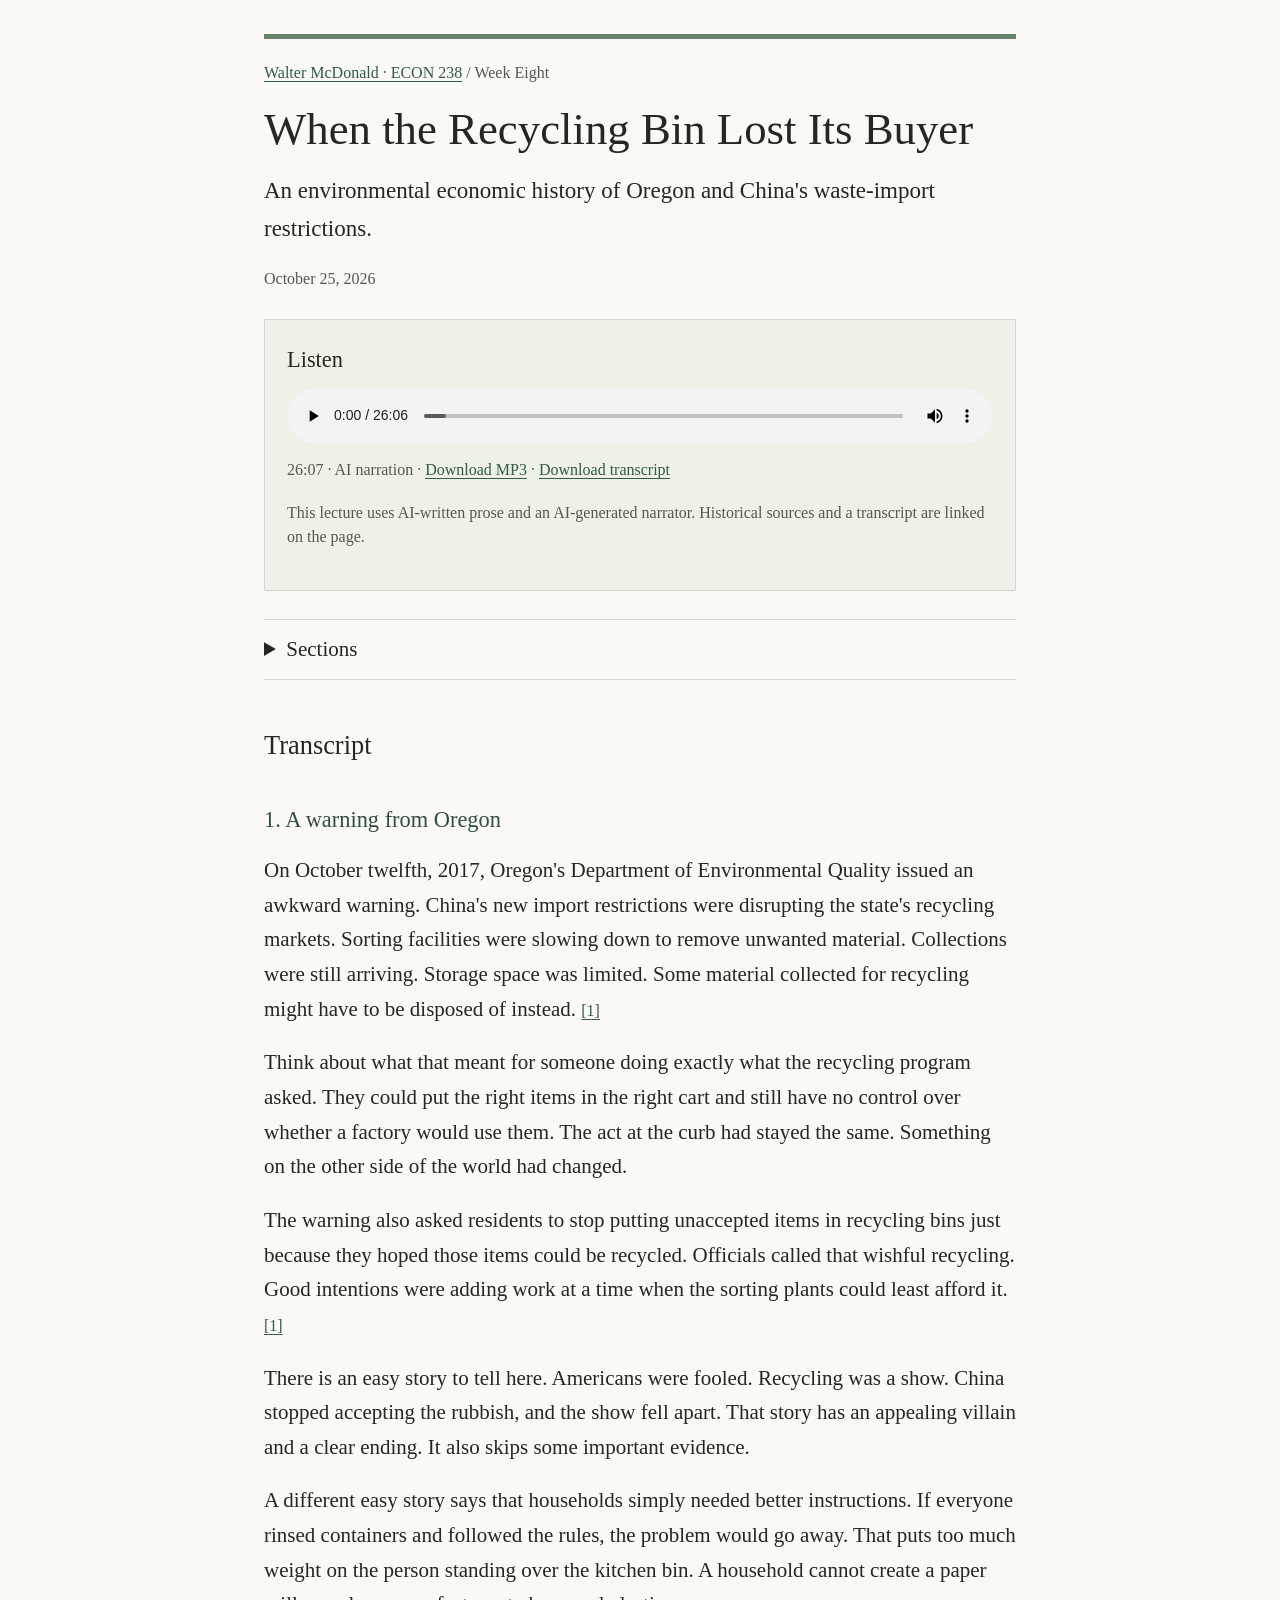
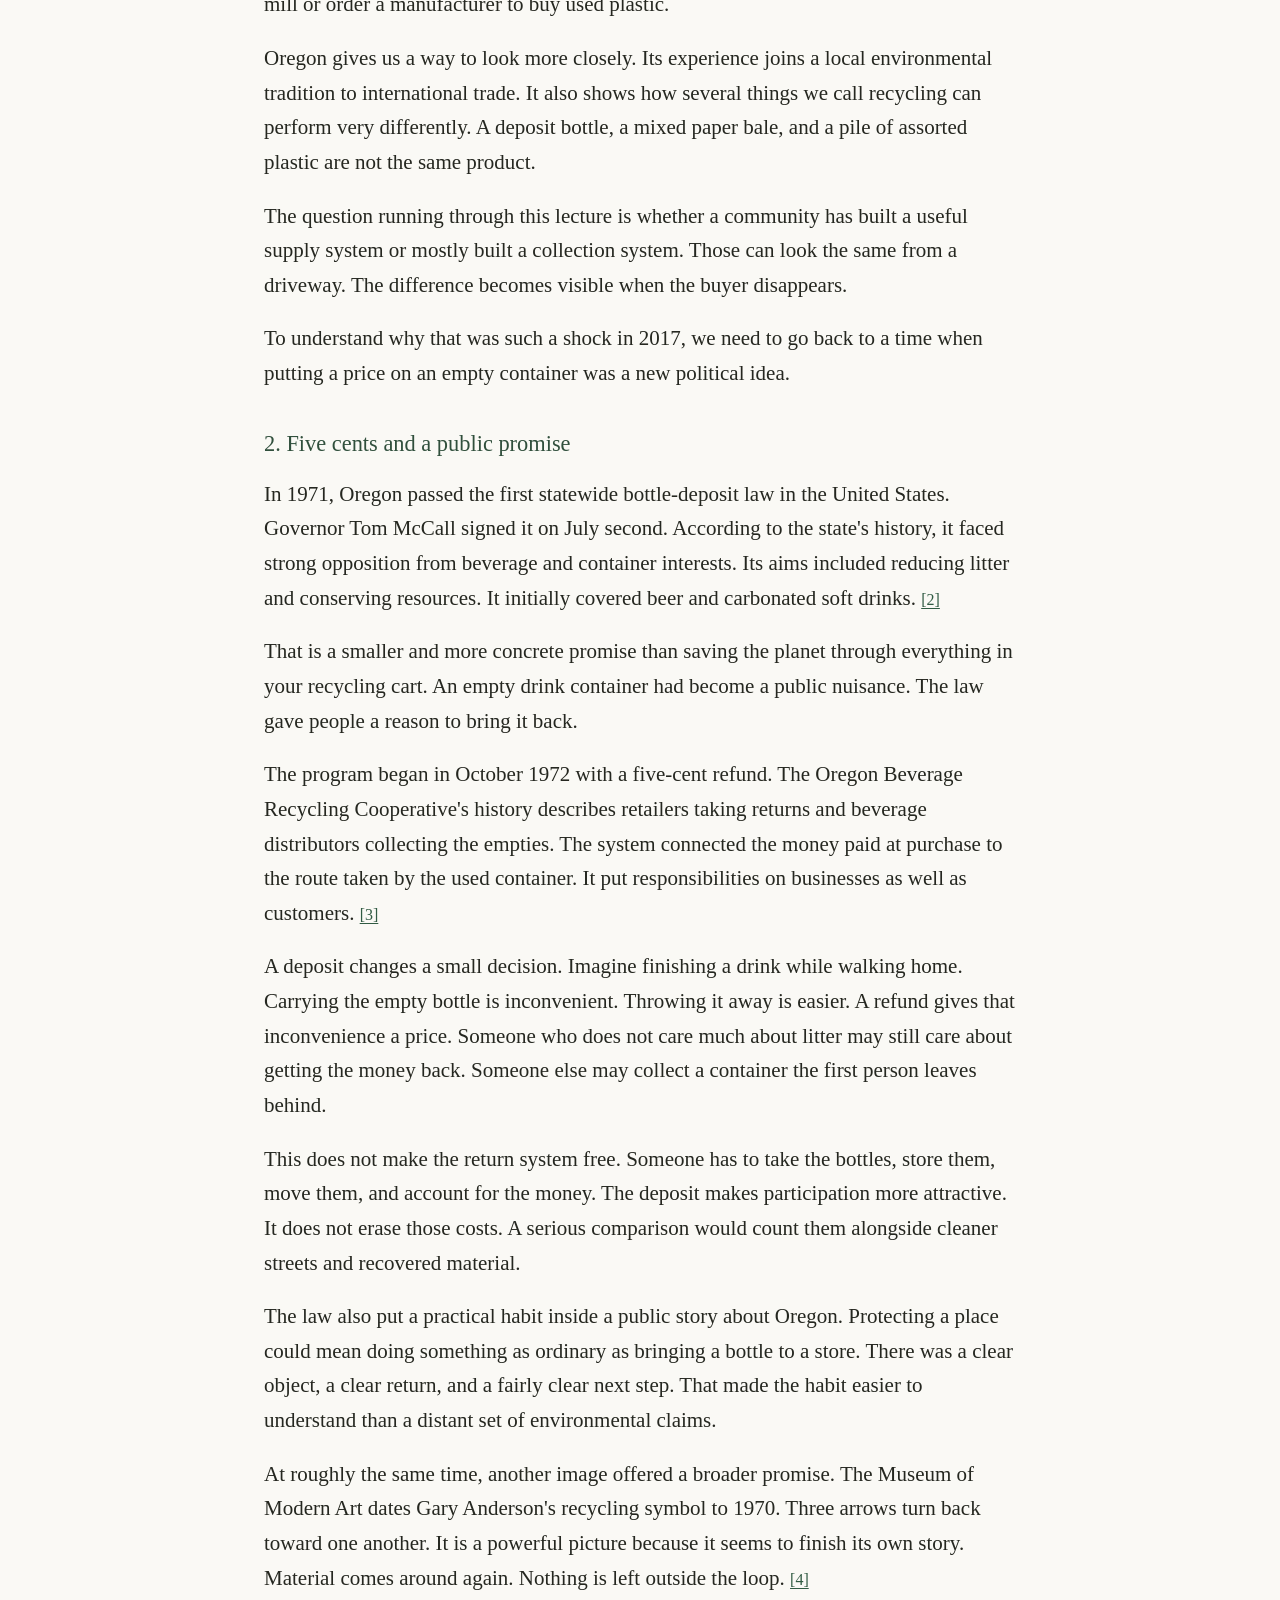
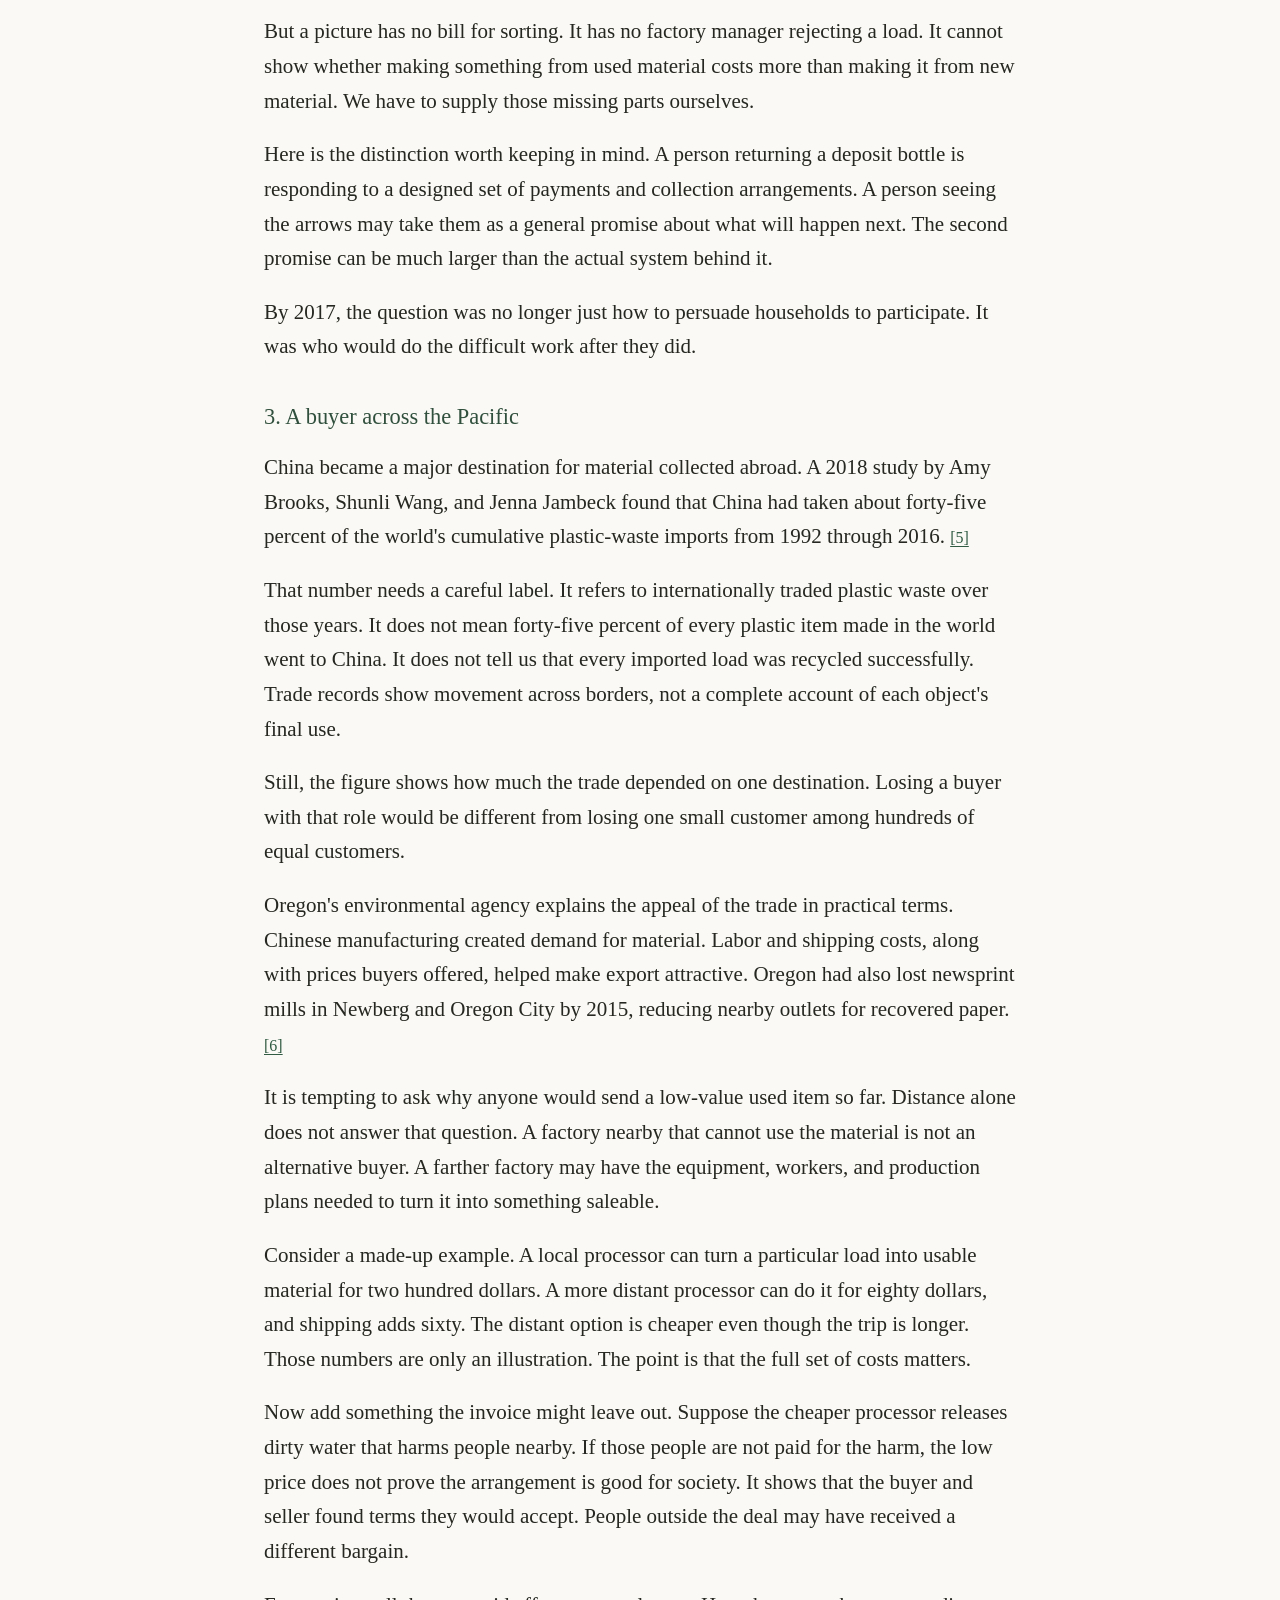
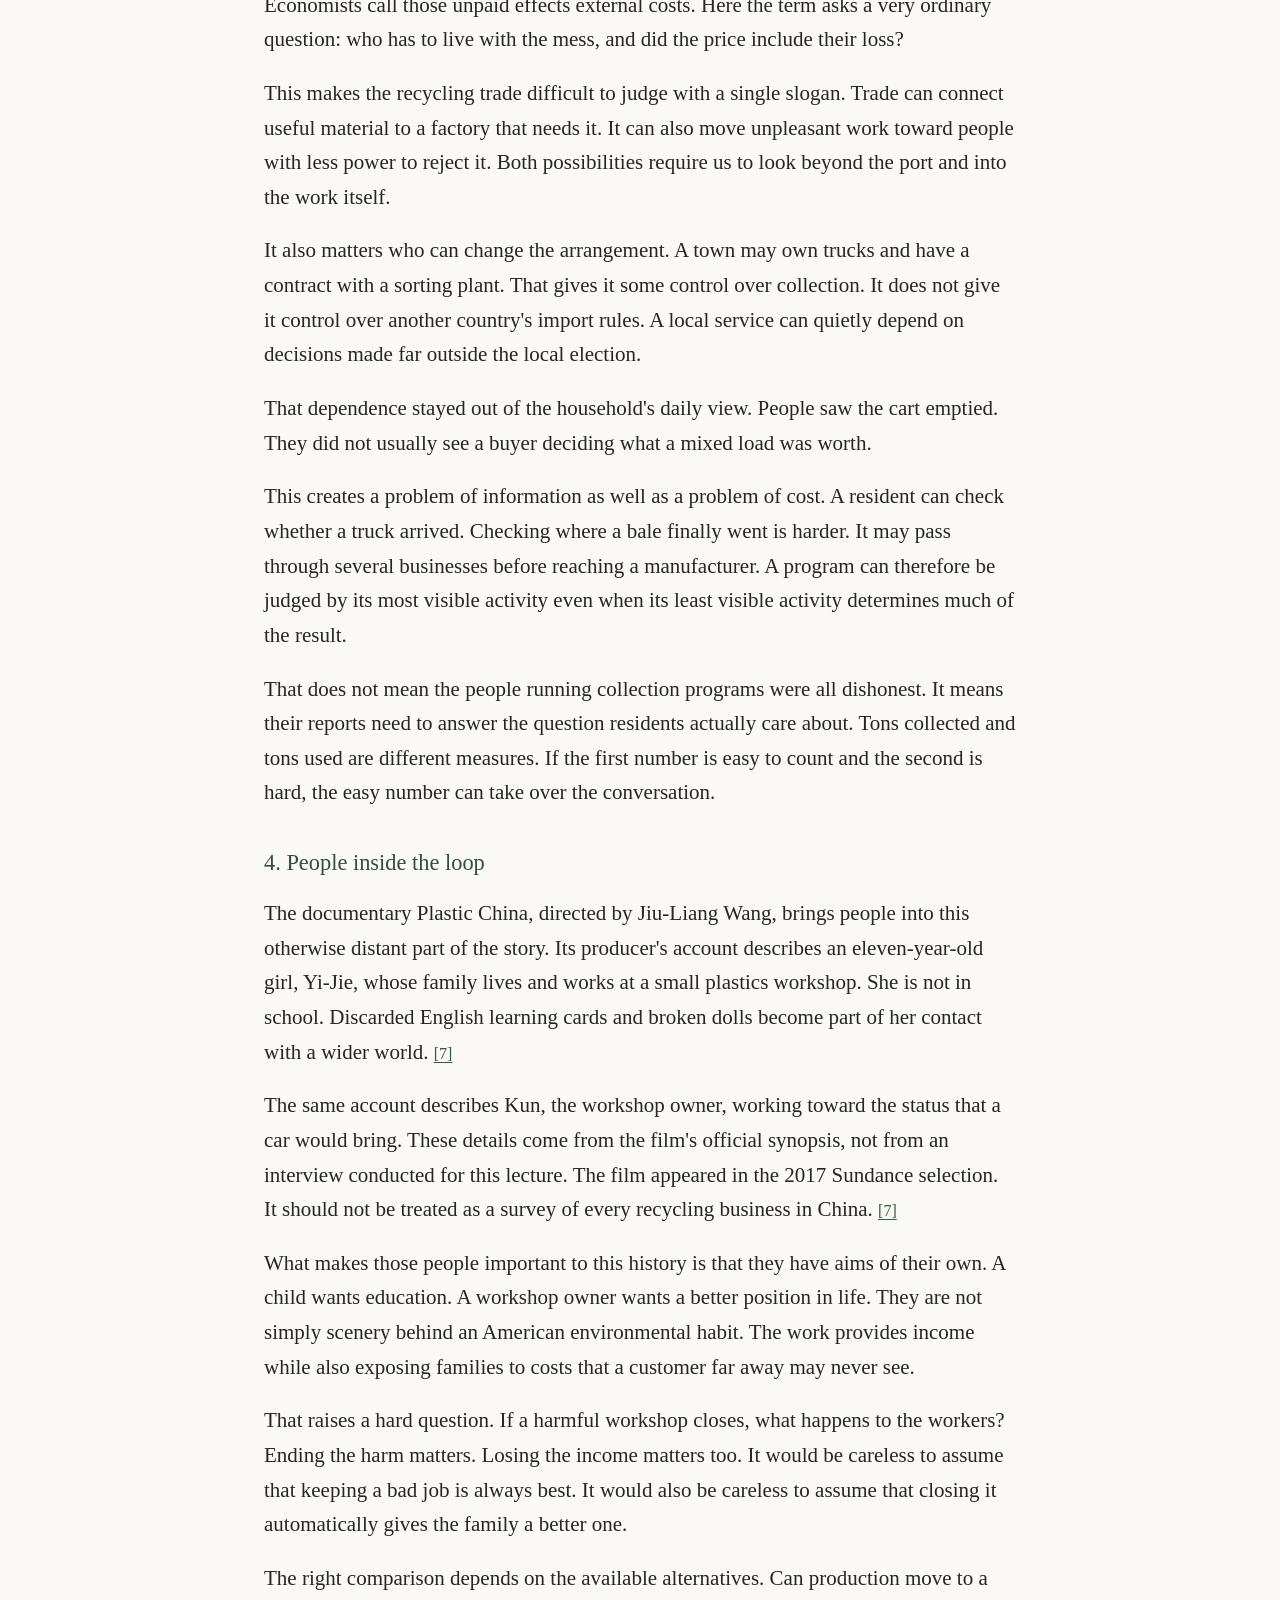
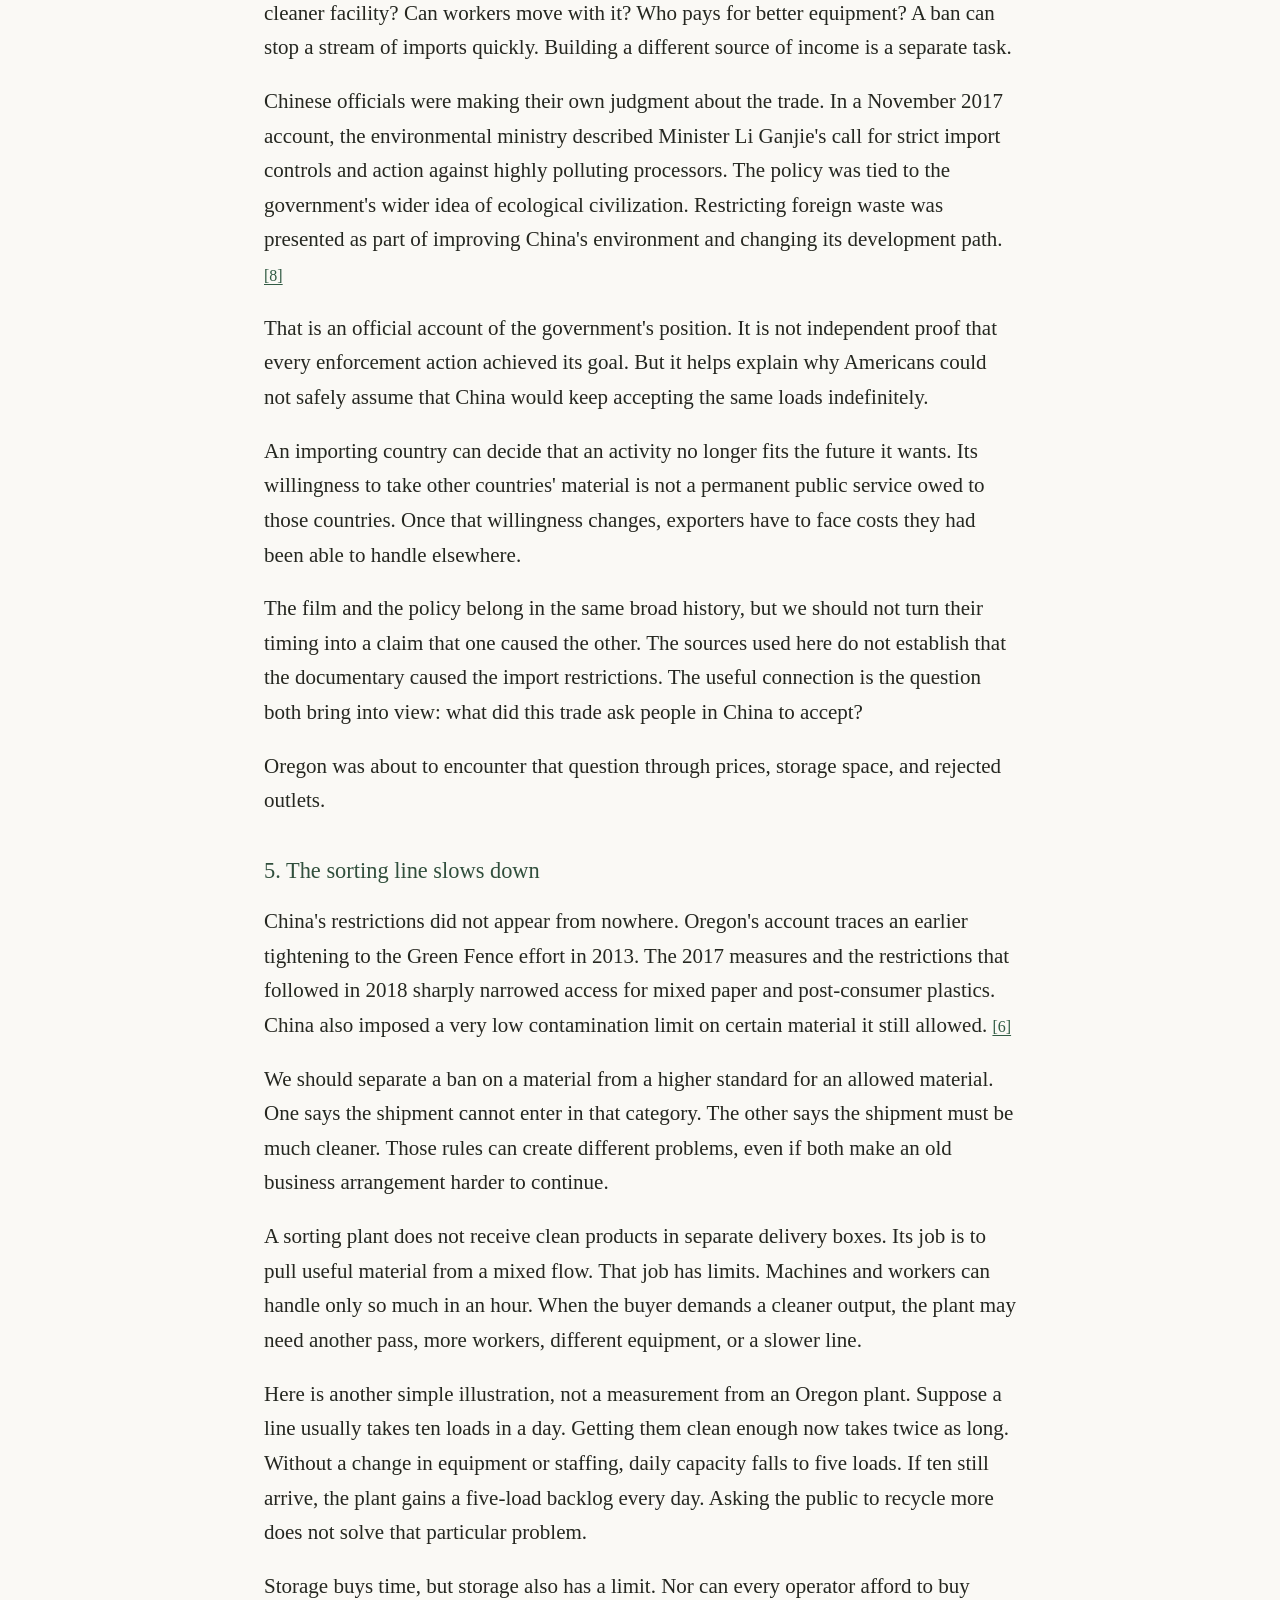
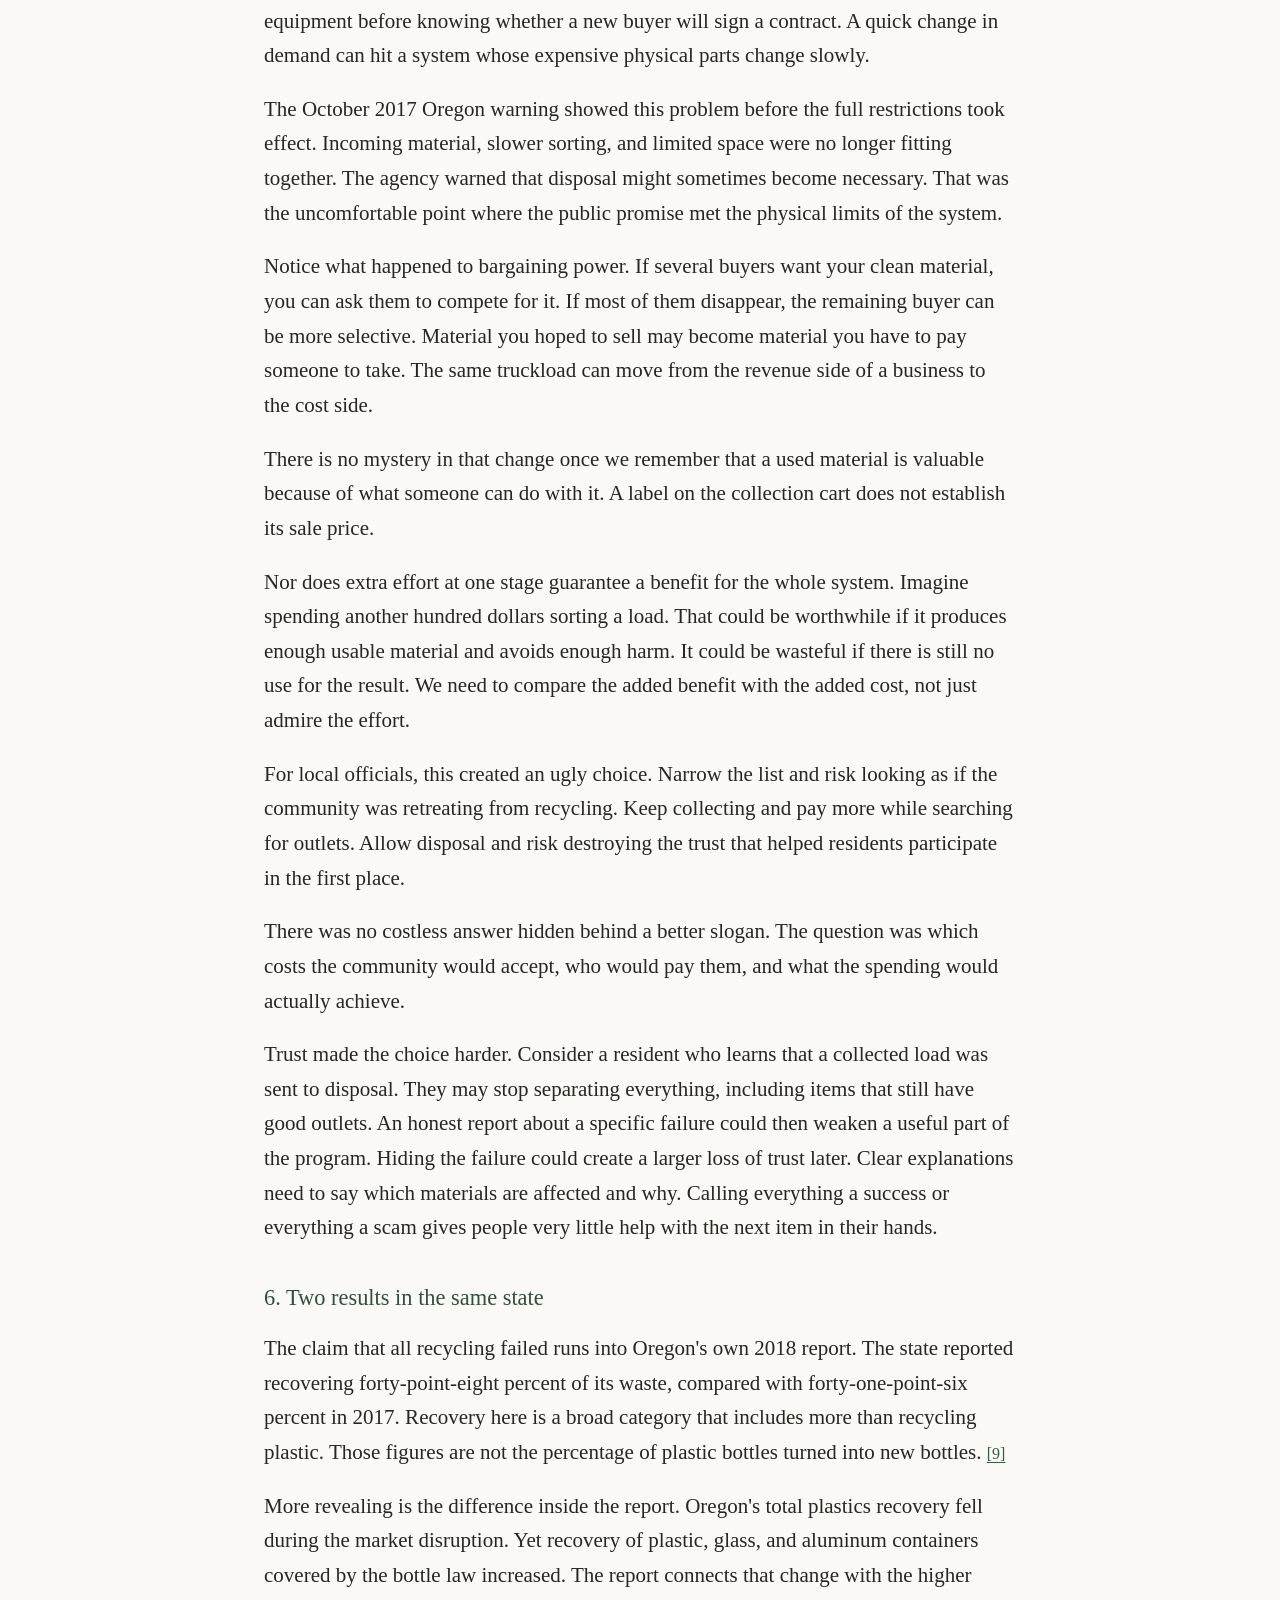
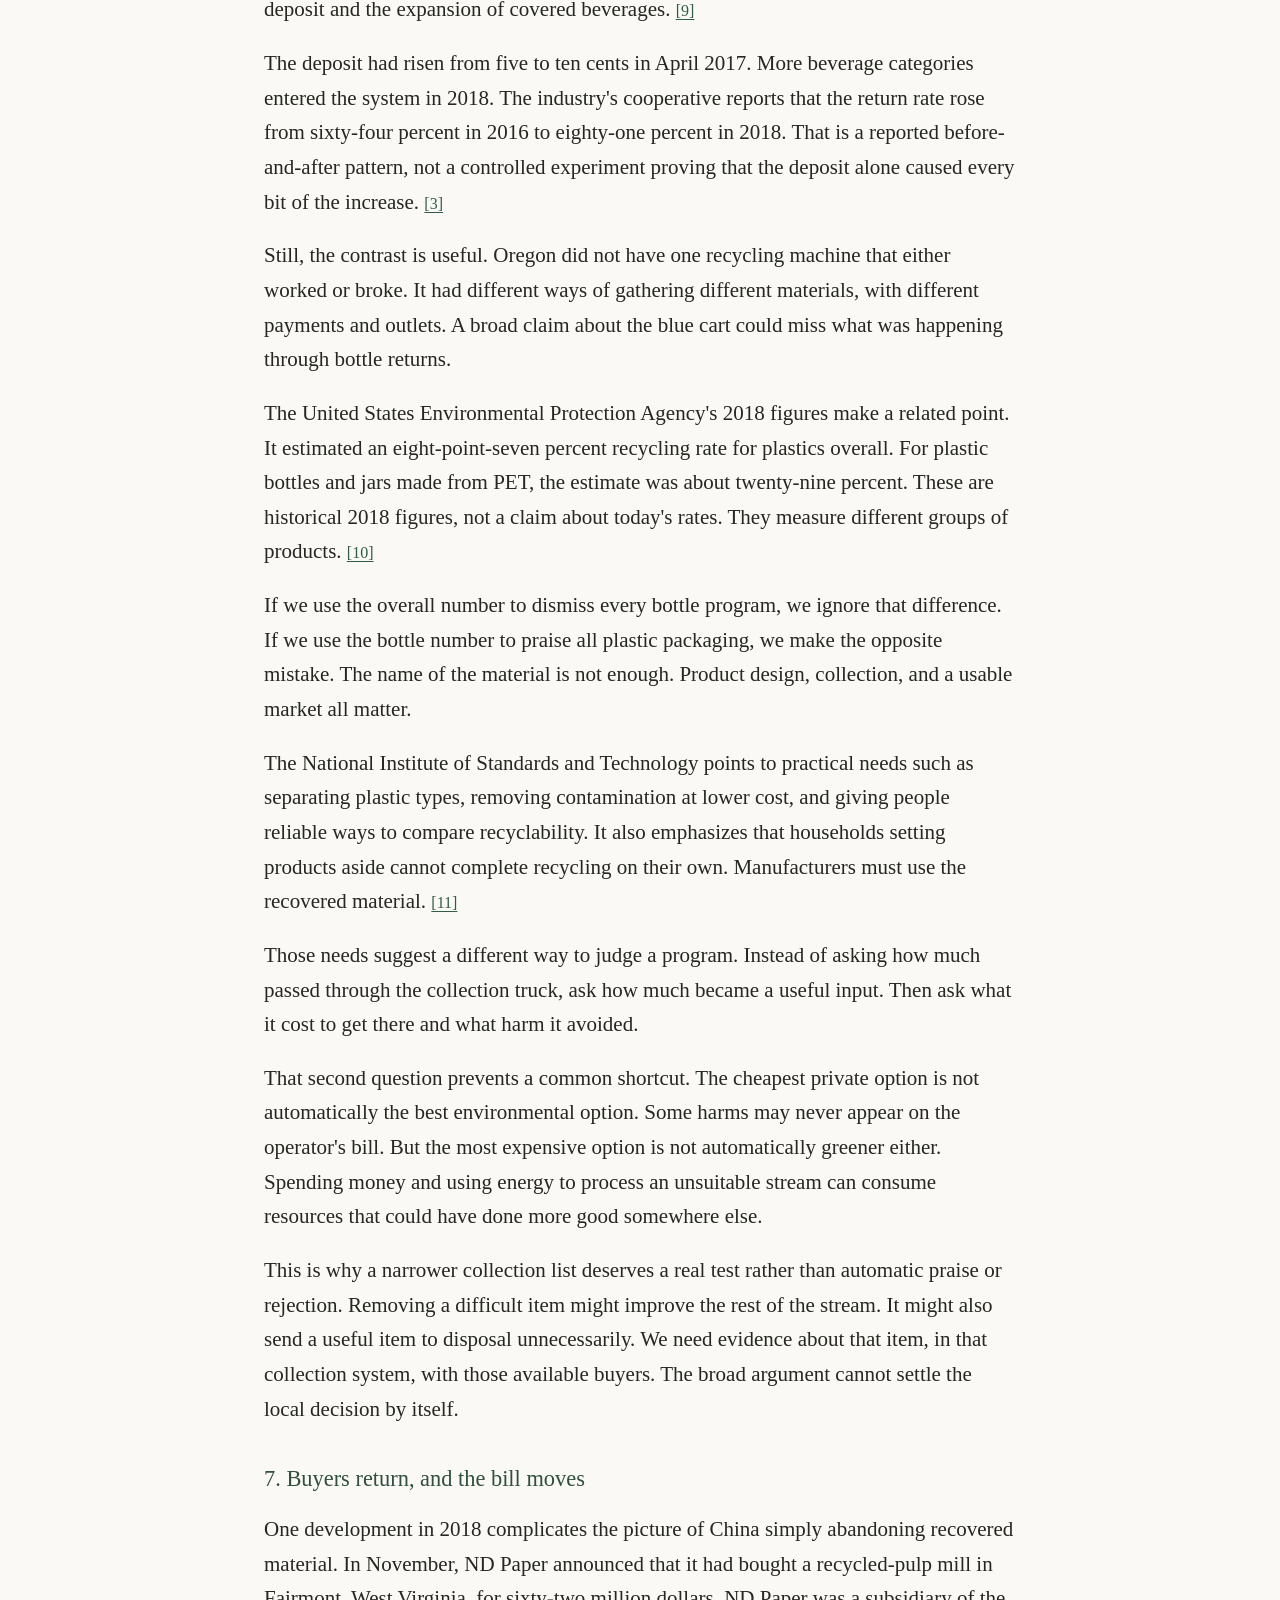
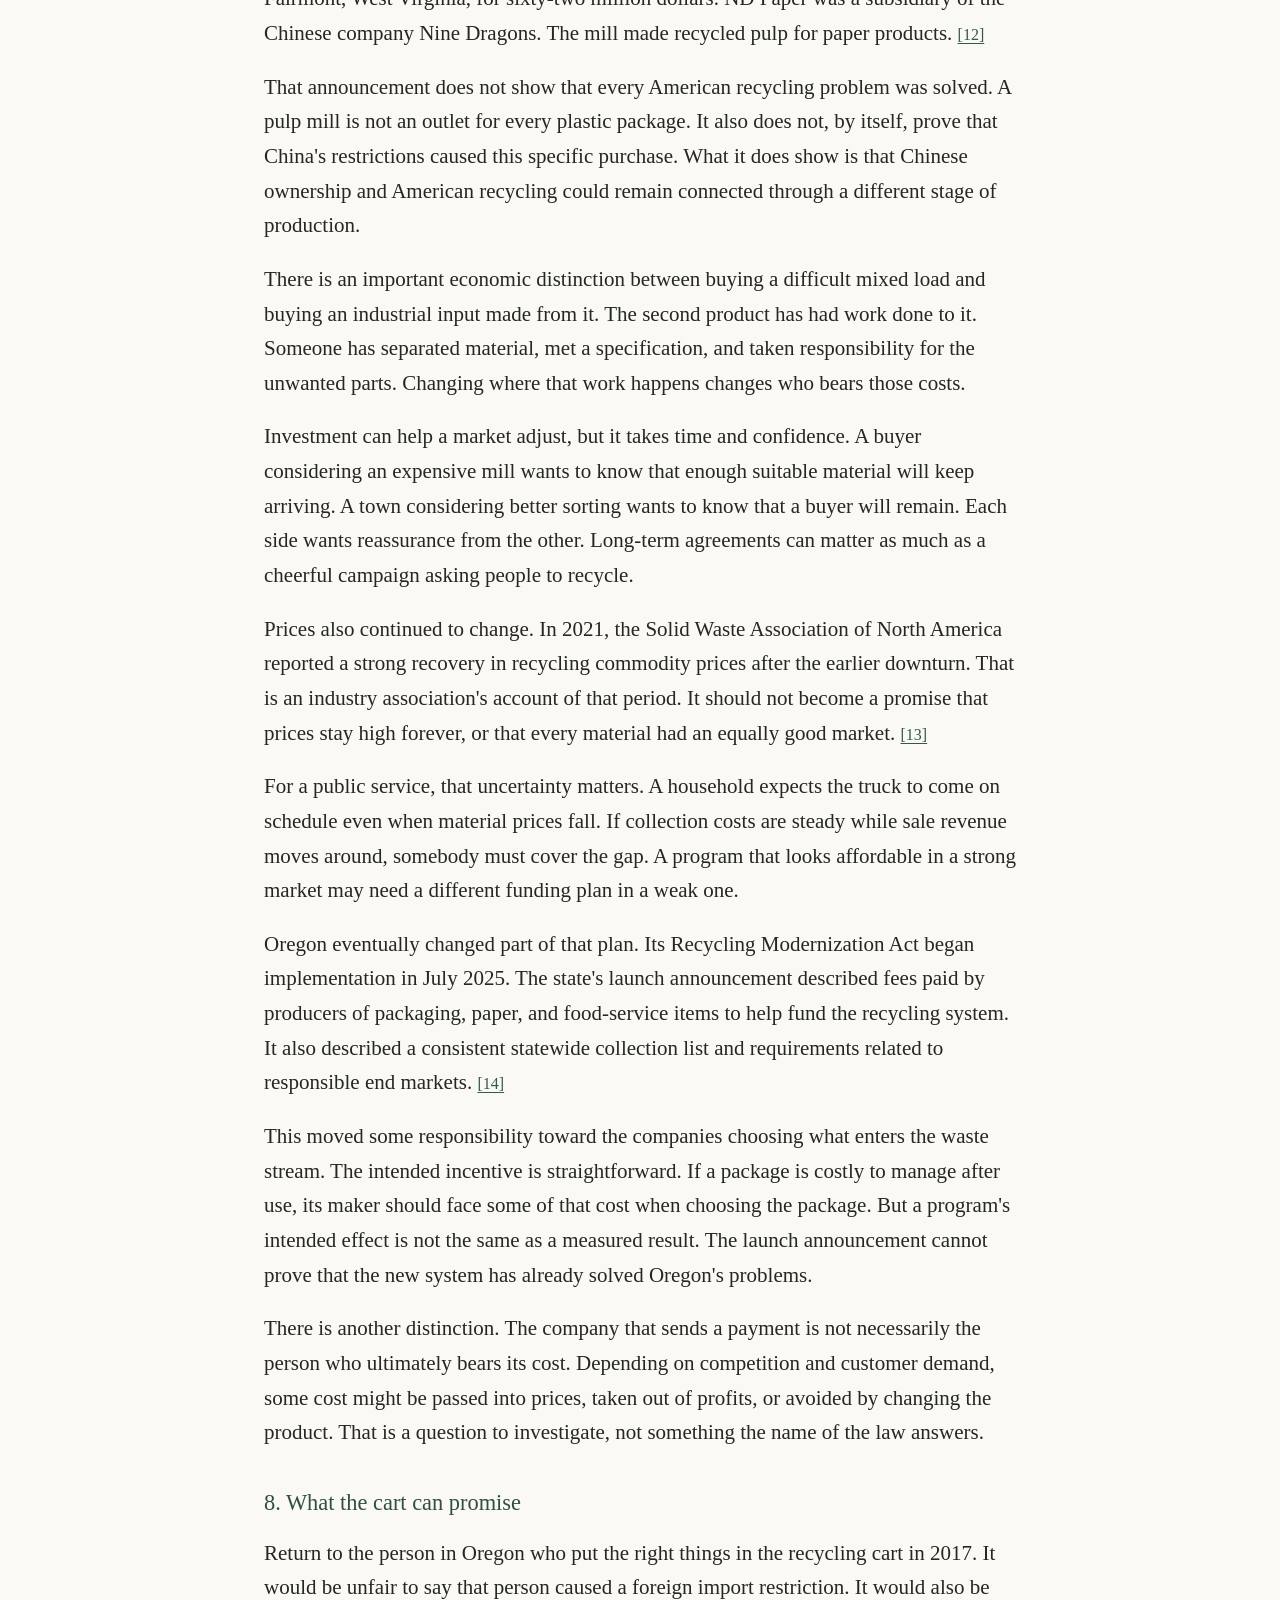
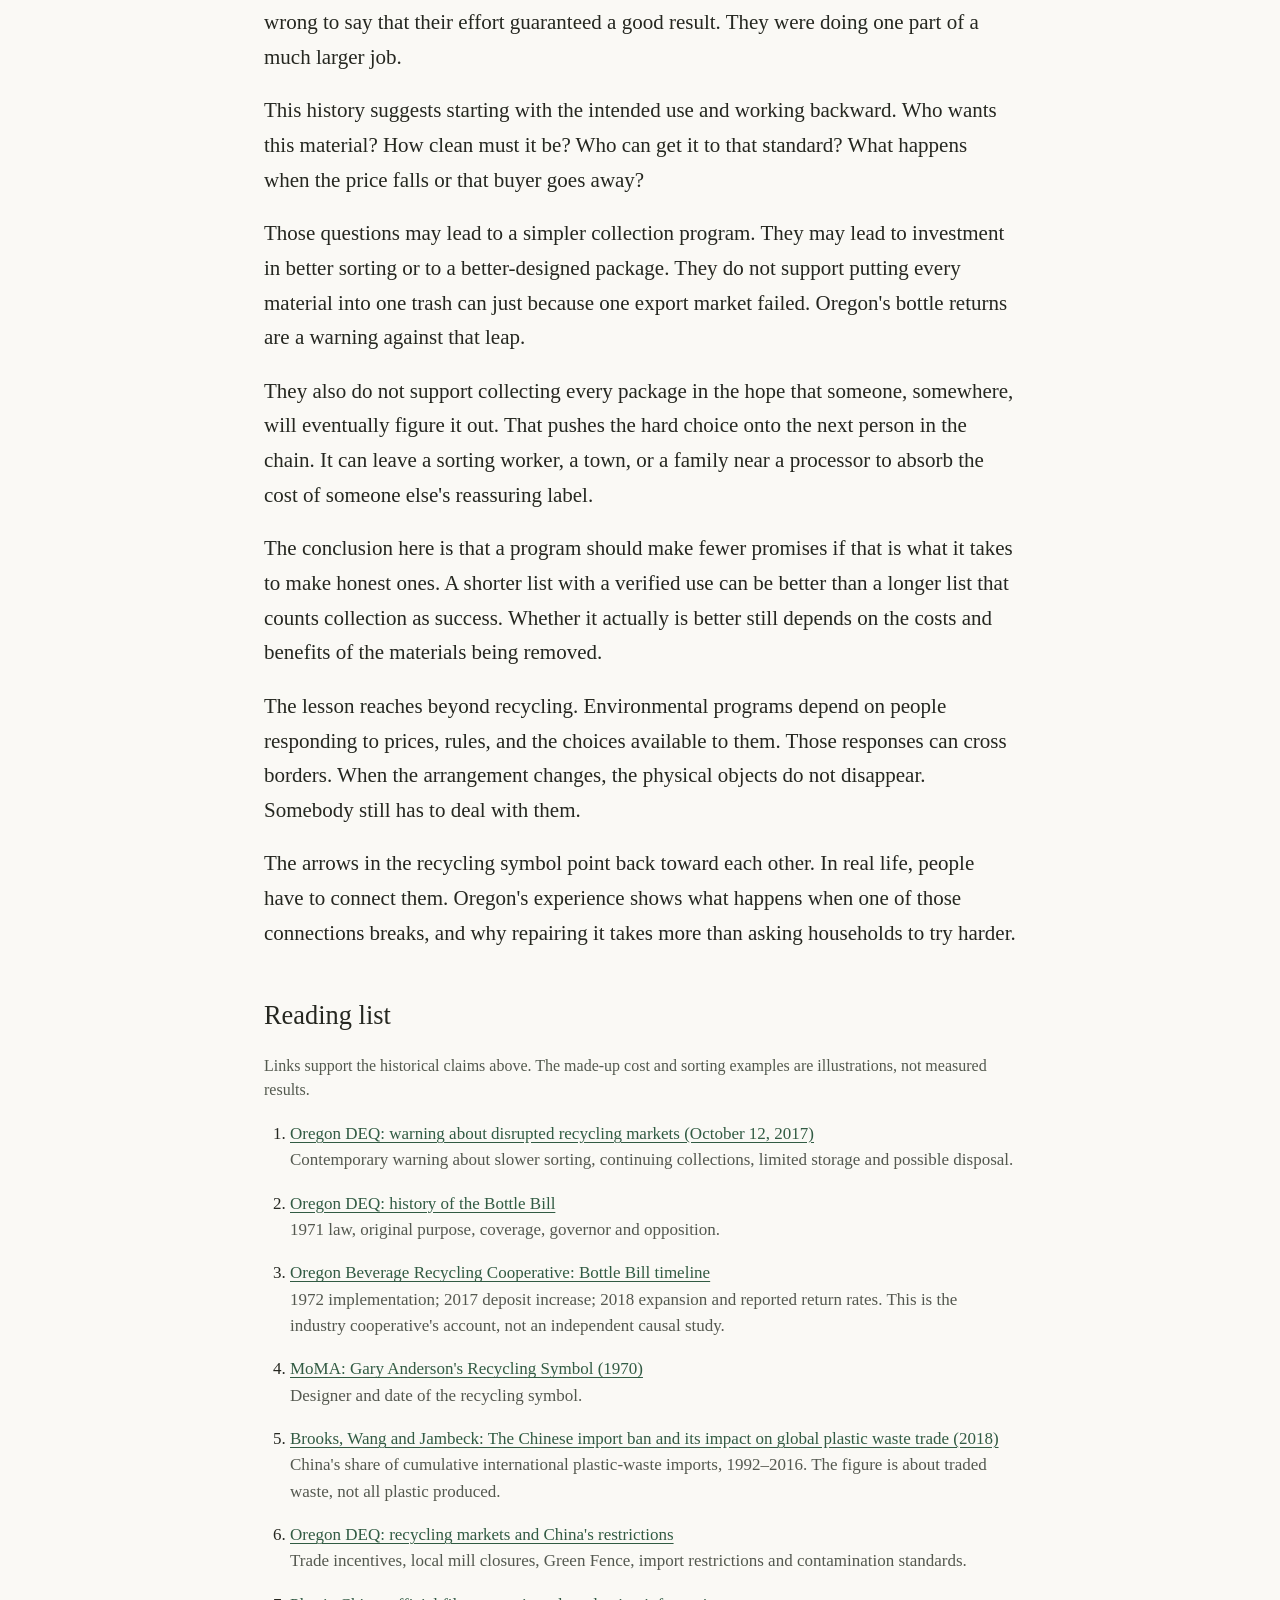
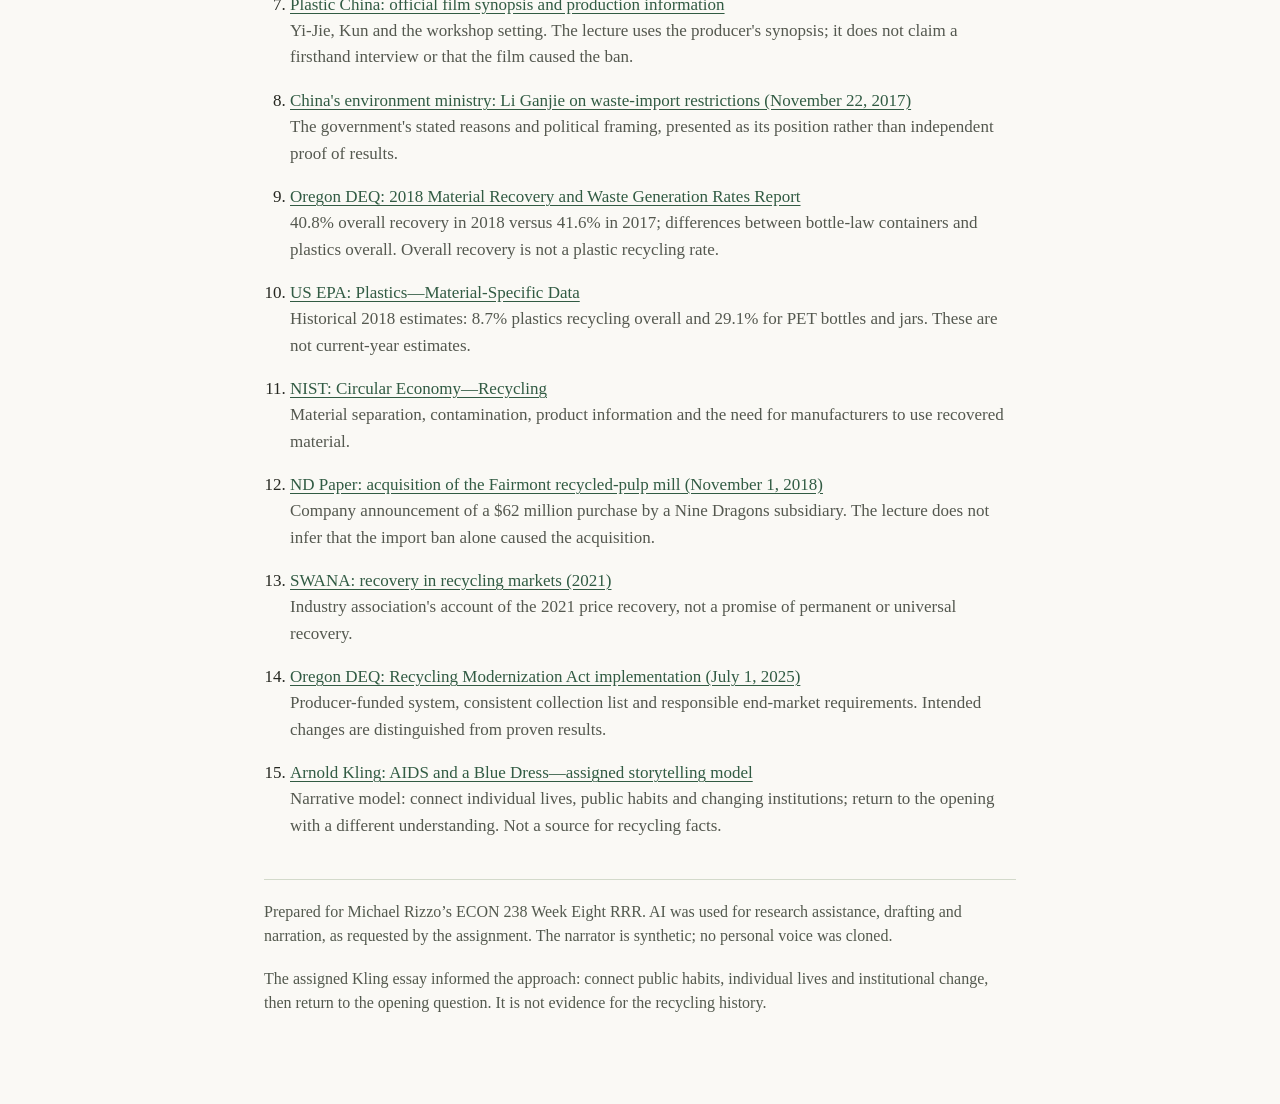
==== week-08/recycling-history/index.html @ 29f23623 "Publish Week Eight audio lecture, transcript and sources" ====
<!doctype html>
<html lang="en"><head><meta charset="utf-8"><meta name="viewport" content="width=device-width, initial-scale=1"><meta name="description" content="An audio lecture about Oregon, China’s waste-import restrictions and the buyers that make recycling work."><title>When the Recycling Bin Lost Its Buyer | ECON 238</title>
<style>
:root{color-scheme:light}*{box-sizing:border-box}body{margin:0;background:#faf9f5;color:#252720;font-family:"Times New Roman",Times,serif;font-size:21px;line-height:1.65}main{max-width:800px;margin:auto;padding:34px 24px 70px}a{color:#315b43;text-underline-offset:3px}a:focus-visible,summary:focus-visible,audio:focus-visible{outline:3px solid #a77421;outline-offset:4px}header{border-top:5px solid #68836b;padding-top:22px}h1{font-size:clamp(2rem,5vw,2.8rem);line-height:1.12;font-weight:normal;margin:18px 0}h2{font-size:1.65rem;font-weight:normal;margin:44px 0 16px}h3{font-size:1.4rem;font-weight:normal;margin:35px 0 14px;color:#304f3c}p{margin:0 0 19px}.small,.references,footer{font-size:16px;line-height:1.5;color:#53594e}.subtitle{font-size:23px}.player{background:#eef1e8;border:1px solid #d3dacb;padding:22px;margin:28px 0}audio{display:block;width:100%;margin:10px 0 15px}.player h2{margin:0 0 8px;font-size:1.4rem}.draft{font-size:17px;color:#73481f}nav{margin:25px 0}nav ol{padding-left:27px}li{margin-bottom:9px}.references{white-space:nowrap}.sources{font-size:17px;line-height:1.55;padding-left:26px}.sources li{margin-bottom:17px}.sources span{display:block;color:#54584f}details{margin:24px 0;border-top:1px solid #d3dacb;border-bottom:1px solid #d3dacb;padding:12px 0}summary{cursor:pointer}footer{border-top:1px solid #d3dacb;padding-top:20px;margin-top:40px}@media(max-width:520px){body{font-size:19px}main{padding:24px 18px 50px}.player{padding:17px}.subtitle{font-size:21px}}@media print{body{background:white;font-size:12pt}.player,nav{display:none}main{max-width:none;padding:0}h3{break-after:avoid}a{color:inherit}}
</style></head><body><main>
<header><p class="small"><a href="../../">Walter McDonald · ECON 238</a> / Week Eight</p><h1>When the Recycling Bin Lost Its Buyer</h1><p class="subtitle">An environmental economic history of Oregon and China's waste-import restrictions.</p><p class="small">October 25, 2026</p></header>
<section class="player" aria-labelledby="listen"><h2 id="listen">Listen</h2><audio controls preload="metadata" src="../../week8-lecture.mp3" aria-label="Listen to When the Recycling Bin Lost Its Buyer">Your browser cannot play this audio. <a href="../../week8-lecture.mp3">Download the MP3.</a></audio><p class="small">26:07 · AI narration · <a href="../../week8-lecture.mp3" download>Download MP3</a> · <a href="transcript.txt" download>Download transcript</a></p><p class="small">This lecture uses AI-written prose and an AI-generated narrator. Historical sources and a transcript are linked on the page.</p></section>
<details><summary>Sections</summary><nav aria-label="Lecture sections"><ol><li><a href="#part-1">A warning from Oregon</a></li><li><a href="#part-2">Five cents and a public promise</a></li><li><a href="#part-3">A buyer across the Pacific</a></li><li><a href="#part-4">People inside the loop</a></li><li><a href="#part-5">The sorting line slows down</a></li><li><a href="#part-6">Two results in the same state</a></li><li><a href="#part-7">Buyers return, and the bill moves</a></li><li><a href="#part-8">What the cart can promise</a></li></ol></nav></details>
<article aria-labelledby="transcript"><h2 id="transcript">Transcript</h2><h3 id="part-1">1. A warning from Oregon</h3>
<p>On October twelfth, 2017, Oregon's Department of Environmental Quality issued an awkward warning. China's new import restrictions were disrupting the state's recycling markets. Sorting facilities were slowing down to remove unwanted material. Collections were still arriving. Storage space was limited. Some material collected for recycling might have to be disposed of instead. <span class="references"><a href="#source-warning" aria-label="Source 1">[1]</a></span></p>
<p>Think about what that meant for someone doing exactly what the recycling program asked. They could put the right items in the right cart and still have no control over whether a factory would use them. The act at the curb had stayed the same. Something on the other side of the world had changed.</p>
<p>The warning also asked residents to stop putting unaccepted items in recycling bins just because they hoped those items could be recycled. Officials called that wishful recycling. Good intentions were adding work at a time when the sorting plants could least afford it. <span class="references"><a href="#source-warning" aria-label="Source 1">[1]</a></span></p>
<p>There is an easy story to tell here. Americans were fooled. Recycling was a show. China stopped accepting the rubbish, and the show fell apart. That story has an appealing villain and a clear ending. It also skips some important evidence.</p>
<p>A different easy story says that households simply needed better instructions. If everyone rinsed containers and followed the rules, the problem would go away. That puts too much weight on the person standing over the kitchen bin. A household cannot create a paper mill or order a manufacturer to buy used plastic.</p>
<p>Oregon gives us a way to look more closely. Its experience joins a local environmental tradition to international trade. It also shows how several things we call recycling can perform very differently. A deposit bottle, a mixed paper bale, and a pile of assorted plastic are not the same product.</p>
<p>The question running through this lecture is whether a community has built a useful supply system or mostly built a collection system. Those can look the same from a driveway. The difference becomes visible when the buyer disappears.</p>
<p>To understand why that was such a shock in 2017, we need to go back to a time when putting a price on an empty container was a new political idea.</p>
<h3 id="part-2">2. Five cents and a public promise</h3>
<p>In 1971, Oregon passed the first statewide bottle-deposit law in the United States. Governor Tom McCall signed it on July second. According to the state's history, it faced strong opposition from beverage and container interests. Its aims included reducing litter and conserving resources. It initially covered beer and carbonated soft drinks. <span class="references"><a href="#source-bottle" aria-label="Source 2">[2]</a></span></p>
<p>That is a smaller and more concrete promise than saving the planet through everything in your recycling cart. An empty drink container had become a public nuisance. The law gave people a reason to bring it back.</p>
<p>The program began in October 1972 with a five-cent refund. The Oregon Beverage Recycling Cooperative's history describes retailers taking returns and beverage distributors collecting the empties. The system connected the money paid at purchase to the route taken by the used container. It put responsibilities on businesses as well as customers. <span class="references"><a href="#source-obrc" aria-label="Source 3">[3]</a></span></p>
<p>A deposit changes a small decision. Imagine finishing a drink while walking home. Carrying the empty bottle is inconvenient. Throwing it away is easier. A refund gives that inconvenience a price. Someone who does not care much about litter may still care about getting the money back. Someone else may collect a container the first person leaves behind.</p>
<p>This does not make the return system free. Someone has to take the bottles, store them, move them, and account for the money. The deposit makes participation more attractive. It does not erase those costs. A serious comparison would count them alongside cleaner streets and recovered material.</p>
<p>The law also put a practical habit inside a public story about Oregon. Protecting a place could mean doing something as ordinary as bringing a bottle to a store. There was a clear object, a clear return, and a fairly clear next step. That made the habit easier to understand than a distant set of environmental claims.</p>
<p>At roughly the same time, another image offered a broader promise. The Museum of Modern Art dates Gary Anderson's recycling symbol to 1970. Three arrows turn back toward one another. It is a powerful picture because it seems to finish its own story. Material comes around again. Nothing is left outside the loop. <span class="references"><a href="#source-symbol" aria-label="Source 4">[4]</a></span></p>
<p>But a picture has no bill for sorting. It has no factory manager rejecting a load. It cannot show whether making something from used material costs more than making it from new material. We have to supply those missing parts ourselves.</p>
<p>Here is the distinction worth keeping in mind. A person returning a deposit bottle is responding to a designed set of payments and collection arrangements. A person seeing the arrows may take them as a general promise about what will happen next. The second promise can be much larger than the actual system behind it.</p>
<p>By 2017, the question was no longer just how to persuade households to participate. It was who would do the difficult work after they did.</p>
<h3 id="part-3">3. A buyer across the Pacific</h3>
<p>China became a major destination for material collected abroad. A 2018 study by Amy Brooks, Shunli Wang, and Jenna Jambeck found that China had taken about forty-five percent of the world's cumulative plastic-waste imports from 1992 through 2016. <span class="references"><a href="#source-trade" aria-label="Source 5">[5]</a></span></p>
<p>That number needs a careful label. It refers to internationally traded plastic waste over those years. It does not mean forty-five percent of every plastic item made in the world went to China. It does not tell us that every imported load was recycled successfully. Trade records show movement across borders, not a complete account of each object's final use.</p>
<p>Still, the figure shows how much the trade depended on one destination. Losing a buyer with that role would be different from losing one small customer among hundreds of equal customers.</p>
<p>Oregon's environmental agency explains the appeal of the trade in practical terms. Chinese manufacturing created demand for material. Labor and shipping costs, along with prices buyers offered, helped make export attractive. Oregon had also lost newsprint mills in Newberg and Oregon City by 2015, reducing nearby outlets for recovered paper. <span class="references"><a href="#source-markets" aria-label="Source 6">[6]</a></span></p>
<p>It is tempting to ask why anyone would send a low-value used item so far. Distance alone does not answer that question. A factory nearby that cannot use the material is not an alternative buyer. A farther factory may have the equipment, workers, and production plans needed to turn it into something saleable.</p>
<p>Consider a made-up example. A local processor can turn a particular load into usable material for two hundred dollars. A more distant processor can do it for eighty dollars, and shipping adds sixty. The distant option is cheaper even though the trip is longer. Those numbers are only an illustration. The point is that the full set of costs matters.</p>
<p>Now add something the invoice might leave out. Suppose the cheaper processor releases dirty water that harms people nearby. If those people are not paid for the harm, the low price does not prove the arrangement is good for society. It shows that the buyer and seller found terms they would accept. People outside the deal may have received a different bargain.</p>
<p>Economists call those unpaid effects external costs. Here the term asks a very ordinary question: who has to live with the mess, and did the price include their loss?</p>
<p>This makes the recycling trade difficult to judge with a single slogan. Trade can connect useful material to a factory that needs it. It can also move unpleasant work toward people with less power to reject it. Both possibilities require us to look beyond the port and into the work itself.</p>
<p>It also matters who can change the arrangement. A town may own trucks and have a contract with a sorting plant. That gives it some control over collection. It does not give it control over another country's import rules. A local service can quietly depend on decisions made far outside the local election.</p>
<p>That dependence stayed out of the household's daily view. People saw the cart emptied. They did not usually see a buyer deciding what a mixed load was worth.</p>
<p>This creates a problem of information as well as a problem of cost. A resident can check whether a truck arrived. Checking where a bale finally went is harder. It may pass through several businesses before reaching a manufacturer. A program can therefore be judged by its most visible activity even when its least visible activity determines much of the result.</p>
<p>That does not mean the people running collection programs were all dishonest. It means their reports need to answer the question residents actually care about. Tons collected and tons used are different measures. If the first number is easy to count and the second is hard, the easy number can take over the conversation.</p>
<h3 id="part-4">4. People inside the loop</h3>
<p>The documentary Plastic China, directed by Jiu-Liang Wang, brings people into this otherwise distant part of the story. Its producer's account describes an eleven-year-old girl, Yi-Jie, whose family lives and works at a small plastics workshop. She is not in school. Discarded English learning cards and broken dolls become part of her contact with a wider world. <span class="references"><a href="#source-film" aria-label="Source 7">[7]</a></span></p>
<p>The same account describes Kun, the workshop owner, working toward the status that a car would bring. These details come from the film's official synopsis, not from an interview conducted for this lecture. The film appeared in the 2017 Sundance selection. It should not be treated as a survey of every recycling business in China. <span class="references"><a href="#source-film" aria-label="Source 7">[7]</a></span></p>
<p>What makes those people important to this history is that they have aims of their own. A child wants education. A workshop owner wants a better position in life. They are not simply scenery behind an American environmental habit. The work provides income while also exposing families to costs that a customer far away may never see.</p>
<p>That raises a hard question. If a harmful workshop closes, what happens to the workers? Ending the harm matters. Losing the income matters too. It would be careless to assume that keeping a bad job is always best. It would also be careless to assume that closing it automatically gives the family a better one.</p>
<p>The right comparison depends on the available alternatives. Can production move to a cleaner facility? Can workers move with it? Who pays for better equipment? A ban can stop a stream of imports quickly. Building a different source of income is a separate task.</p>
<p>Chinese officials were making their own judgment about the trade. In a November 2017 account, the environmental ministry described Minister Li Ganjie's call for strict import controls and action against highly polluting processors. The policy was tied to the government's wider idea of ecological civilization. Restricting foreign waste was presented as part of improving China's environment and changing its development path. <span class="references"><a href="#source-china" aria-label="Source 8">[8]</a></span></p>
<p>That is an official account of the government's position. It is not independent proof that every enforcement action achieved its goal. But it helps explain why Americans could not safely assume that China would keep accepting the same loads indefinitely.</p>
<p>An importing country can decide that an activity no longer fits the future it wants. Its willingness to take other countries' material is not a permanent public service owed to those countries. Once that willingness changes, exporters have to face costs they had been able to handle elsewhere.</p>
<p>The film and the policy belong in the same broad history, but we should not turn their timing into a claim that one caused the other. The sources used here do not establish that the documentary caused the import restrictions. The useful connection is the question both bring into view: what did this trade ask people in China to accept?</p>
<p>Oregon was about to encounter that question through prices, storage space, and rejected outlets.</p>
<h3 id="part-5">5. The sorting line slows down</h3>
<p>China's restrictions did not appear from nowhere. Oregon's account traces an earlier tightening to the Green Fence effort in 2013. The 2017 measures and the restrictions that followed in 2018 sharply narrowed access for mixed paper and post-consumer plastics. China also imposed a very low contamination limit on certain material it still allowed. <span class="references"><a href="#source-markets" aria-label="Source 6">[6]</a></span></p>
<p>We should separate a ban on a material from a higher standard for an allowed material. One says the shipment cannot enter in that category. The other says the shipment must be much cleaner. Those rules can create different problems, even if both make an old business arrangement harder to continue.</p>
<p>A sorting plant does not receive clean products in separate delivery boxes. Its job is to pull useful material from a mixed flow. That job has limits. Machines and workers can handle only so much in an hour. When the buyer demands a cleaner output, the plant may need another pass, more workers, different equipment, or a slower line.</p>
<p>Here is another simple illustration, not a measurement from an Oregon plant. Suppose a line usually takes ten loads in a day. Getting them clean enough now takes twice as long. Without a change in equipment or staffing, daily capacity falls to five loads. If ten still arrive, the plant gains a five-load backlog every day. Asking the public to recycle more does not solve that particular problem.</p>
<p>Storage buys time, but storage also has a limit. Nor can every operator afford to buy equipment before knowing whether a new buyer will sign a contract. A quick change in demand can hit a system whose expensive physical parts change slowly.</p>
<p>The October 2017 Oregon warning showed this problem before the full restrictions took effect. Incoming material, slower sorting, and limited space were no longer fitting together. The agency warned that disposal might sometimes become necessary. That was the uncomfortable point where the public promise met the physical limits of the system.</p>
<p>Notice what happened to bargaining power. If several buyers want your clean material, you can ask them to compete for it. If most of them disappear, the remaining buyer can be more selective. Material you hoped to sell may become material you have to pay someone to take. The same truckload can move from the revenue side of a business to the cost side.</p>
<p>There is no mystery in that change once we remember that a used material is valuable because of what someone can do with it. A label on the collection cart does not establish its sale price.</p>
<p>Nor does extra effort at one stage guarantee a benefit for the whole system. Imagine spending another hundred dollars sorting a load. That could be worthwhile if it produces enough usable material and avoids enough harm. It could be wasteful if there is still no use for the result. We need to compare the added benefit with the added cost, not just admire the effort.</p>
<p>For local officials, this created an ugly choice. Narrow the list and risk looking as if the community was retreating from recycling. Keep collecting and pay more while searching for outlets. Allow disposal and risk destroying the trust that helped residents participate in the first place.</p>
<p>There was no costless answer hidden behind a better slogan. The question was which costs the community would accept, who would pay them, and what the spending would actually achieve.</p>
<p>Trust made the choice harder. Consider a resident who learns that a collected load was sent to disposal. They may stop separating everything, including items that still have good outlets. An honest report about a specific failure could then weaken a useful part of the program. Hiding the failure could create a larger loss of trust later. Clear explanations need to say which materials are affected and why. Calling everything a success or everything a scam gives people very little help with the next item in their hands.</p>
<h3 id="part-6">6. Two results in the same state</h3>
<p>The claim that all recycling failed runs into Oregon's own 2018 report. The state reported recovering forty-point-eight percent of its waste, compared with forty-one-point-six percent in 2017. Recovery here is a broad category that includes more than recycling plastic. Those figures are not the percentage of plastic bottles turned into new bottles. <span class="references"><a href="#source-report" aria-label="Source 9">[9]</a></span></p>
<p>More revealing is the difference inside the report. Oregon's total plastics recovery fell during the market disruption. Yet recovery of plastic, glass, and aluminum containers covered by the bottle law increased. The report connects that change with the higher deposit and the expansion of covered beverages. <span class="references"><a href="#source-report" aria-label="Source 9">[9]</a></span></p>
<p>The deposit had risen from five to ten cents in April 2017. More beverage categories entered the system in 2018. The industry's cooperative reports that the return rate rose from sixty-four percent in 2016 to eighty-one percent in 2018. That is a reported before-and-after pattern, not a controlled experiment proving that the deposit alone caused every bit of the increase. <span class="references"><a href="#source-obrc" aria-label="Source 3">[3]</a></span></p>
<p>Still, the contrast is useful. Oregon did not have one recycling machine that either worked or broke. It had different ways of gathering different materials, with different payments and outlets. A broad claim about the blue cart could miss what was happening through bottle returns.</p>
<p>The United States Environmental Protection Agency's 2018 figures make a related point. It estimated an eight-point-seven percent recycling rate for plastics overall. For plastic bottles and jars made from PET, the estimate was about twenty-nine percent. These are historical 2018 figures, not a claim about today's rates. They measure different groups of products. <span class="references"><a href="#source-epa" aria-label="Source 10">[10]</a></span></p>
<p>If we use the overall number to dismiss every bottle program, we ignore that difference. If we use the bottle number to praise all plastic packaging, we make the opposite mistake. The name of the material is not enough. Product design, collection, and a usable market all matter.</p>
<p>The National Institute of Standards and Technology points to practical needs such as separating plastic types, removing contamination at lower cost, and giving people reliable ways to compare recyclability. It also emphasizes that households setting products aside cannot complete recycling on their own. Manufacturers must use the recovered material. <span class="references"><a href="#source-nist" aria-label="Source 11">[11]</a></span></p>
<p>Those needs suggest a different way to judge a program. Instead of asking how much passed through the collection truck, ask how much became a useful input. Then ask what it cost to get there and what harm it avoided.</p>
<p>That second question prevents a common shortcut. The cheapest private option is not automatically the best environmental option. Some harms may never appear on the operator's bill. But the most expensive option is not automatically greener either. Spending money and using energy to process an unsuitable stream can consume resources that could have done more good somewhere else.</p>
<p>This is why a narrower collection list deserves a real test rather than automatic praise or rejection. Removing a difficult item might improve the rest of the stream. It might also send a useful item to disposal unnecessarily. We need evidence about that item, in that collection system, with those available buyers. The broad argument cannot settle the local decision by itself.</p>
<h3 id="part-7">7. Buyers return, and the bill moves</h3>
<p>One development in 2018 complicates the picture of China simply abandoning recovered material. In November, ND Paper announced that it had bought a recycled-pulp mill in Fairmont, West Virginia, for sixty-two million dollars. ND Paper was a subsidiary of the Chinese company Nine Dragons. The mill made recycled pulp for paper products. <span class="references"><a href="#source-mill" aria-label="Source 12">[12]</a></span></p>
<p>That announcement does not show that every American recycling problem was solved. A pulp mill is not an outlet for every plastic package. It also does not, by itself, prove that China's restrictions caused this specific purchase. What it does show is that Chinese ownership and American recycling could remain connected through a different stage of production.</p>
<p>There is an important economic distinction between buying a difficult mixed load and buying an industrial input made from it. The second product has had work done to it. Someone has separated material, met a specification, and taken responsibility for the unwanted parts. Changing where that work happens changes who bears those costs.</p>
<p>Investment can help a market adjust, but it takes time and confidence. A buyer considering an expensive mill wants to know that enough suitable material will keep arriving. A town considering better sorting wants to know that a buyer will remain. Each side wants reassurance from the other. Long-term agreements can matter as much as a cheerful campaign asking people to recycle.</p>
<p>Prices also continued to change. In 2021, the Solid Waste Association of North America reported a strong recovery in recycling commodity prices after the earlier downturn. That is an industry association's account of that period. It should not become a promise that prices stay high forever, or that every material had an equally good market. <span class="references"><a href="#source-swana" aria-label="Source 13">[13]</a></span></p>
<p>For a public service, that uncertainty matters. A household expects the truck to come on schedule even when material prices fall. If collection costs are steady while sale revenue moves around, somebody must cover the gap. A program that looks affordable in a strong market may need a different funding plan in a weak one.</p>
<p>Oregon eventually changed part of that plan. Its Recycling Modernization Act began implementation in July 2025. The state's launch announcement described fees paid by producers of packaging, paper, and food-service items to help fund the recycling system. It also described a consistent statewide collection list and requirements related to responsible end markets. <span class="references"><a href="#source-reform" aria-label="Source 14">[14]</a></span></p>
<p>This moved some responsibility toward the companies choosing what enters the waste stream. The intended incentive is straightforward. If a package is costly to manage after use, its maker should face some of that cost when choosing the package. But a program's intended effect is not the same as a measured result. The launch announcement cannot prove that the new system has already solved Oregon's problems.</p>
<p>There is another distinction. The company that sends a payment is not necessarily the person who ultimately bears its cost. Depending on competition and customer demand, some cost might be passed into prices, taken out of profits, or avoided by changing the product. That is a question to investigate, not something the name of the law answers.</p>
<h3 id="part-8">8. What the cart can promise</h3>
<p>Return to the person in Oregon who put the right things in the recycling cart in 2017. It would be unfair to say that person caused a foreign import restriction. It would also be wrong to say that their effort guaranteed a good result. They were doing one part of a much larger job.</p>
<p>This history suggests starting with the intended use and working backward. Who wants this material? How clean must it be? Who can get it to that standard? What happens when the price falls or that buyer goes away?</p>
<p>Those questions may lead to a simpler collection program. They may lead to investment in better sorting or to a better-designed package. They do not support putting every material into one trash can just because one export market failed. Oregon's bottle returns are a warning against that leap.</p>
<p>They also do not support collecting every package in the hope that someone, somewhere, will eventually figure it out. That pushes the hard choice onto the next person in the chain. It can leave a sorting worker, a town, or a family near a processor to absorb the cost of someone else's reassuring label.</p>
<p>The conclusion here is that a program should make fewer promises if that is what it takes to make honest ones. A shorter list with a verified use can be better than a longer list that counts collection as success. Whether it actually is better still depends on the costs and benefits of the materials being removed.</p>
<p>The lesson reaches beyond recycling. Environmental programs depend on people responding to prices, rules, and the choices available to them. Those responses can cross borders. When the arrangement changes, the physical objects do not disappear. Somebody still has to deal with them.</p>
<p>The arrows in the recycling symbol point back toward each other. In real life, people have to connect them. Oregon's experience shows what happens when one of those connections breaks, and why repairing it takes more than asking households to try harder.</p></article>
<section aria-labelledby="reading"><h2 id="reading">Reading list</h2><p class="small">Links support the historical claims above. The made-up cost and sorting examples are illustrations, not measured results.</p><ol class="sources"><li id="source-warning"><a href="https://apps.oregon.gov/oregon-newsroom/OR/DEQ/Posts/Post/china-s-import-restrictions-are-disrupting-oregon-s-recycling-markets-78521">Oregon DEQ: warning about disrupted recycling markets (October 12, 2017)</a><span>Contemporary warning about slower sorting, continuing collections, limited storage and possible disposal.</span></li><li id="source-bottle"><a href="https://www.oregon.gov/deq/recycling/Pages/Bottle-Bill.aspx">Oregon DEQ: history of the Bottle Bill</a><span>1971 law, original purpose, coverage, governor and opposition.</span></li><li id="source-obrc"><a href="https://obrc.com/oregons-bottle-bill/history-of-oregons-bottle-bill/">Oregon Beverage Recycling Cooperative: Bottle Bill timeline</a><span>1972 implementation; 2017 deposit increase; 2018 expansion and reported return rates. This is the industry cooperative's account, not an independent causal study.</span></li><li id="source-symbol"><a href="https://www.moma.org/collection/works/189157">MoMA: Gary Anderson's Recycling Symbol (1970)</a><span>Designer and date of the recycling symbol.</span></li><li id="source-trade"><a href="https://pubmed.ncbi.nlm.nih.gov/29938223/">Brooks, Wang and Jambeck: The Chinese import ban and its impact on global plastic waste trade (2018)</a><span>China's share of cumulative international plastic-waste imports, 1992–2016. The figure is about traded waste, not all plastic produced.</span></li><li id="source-markets"><a href="https://www.oregon.gov/deq/recycling/Pages/Recycling-Markets.aspx">Oregon DEQ: recycling markets and China's restrictions</a><span>Trade incentives, local mill closures, Green Fence, import restrictions and contamination standards.</span></li><li id="source-film"><a href="https://www.cnex.tw/plasticchina">Plastic China: official film synopsis and production information</a><span>Yi-Jie, Kun and the workshop setting. The lecture uses the producer's synopsis; it does not claim a firsthand interview or that the film caused the ban.</span></li><li id="source-china"><a href="https://english.mee.gov.cn/About_SEPA/leaders_of_mep/liganjie/Activities_lgj/201711/t20171122_426741.shtml">China's environment ministry: Li Ganjie on waste-import restrictions (November 22, 2017)</a><span>The government's stated reasons and political framing, presented as its position rather than independent proof of results.</span></li><li id="source-report"><a href="https://www.oregon.gov/deq/recycling/Documents/2018MRWGRatesReport.pdf">Oregon DEQ: 2018 Material Recovery and Waste Generation Rates Report</a><span>40.8% overall recovery in 2018 versus 41.6% in 2017; differences between bottle-law containers and plastics overall. Overall recovery is not a plastic recycling rate.</span></li><li id="source-epa"><a href="https://www.epa.gov/facts-and-figures-about-materials-waste-and-recycling/plastics-material-specific-data">US EPA: Plastics—Material-Specific Data</a><span>Historical 2018 estimates: 8.7% plastics recycling overall and 29.1% for PET bottles and jars. These are not current-year estimates.</span></li><li id="source-nist"><a href="https://www.nist.gov/el/applied-economics-office/manufacturing/circular-economy/recycling">NIST: Circular Economy—Recycling</a><span>Material separation, contamination, product information and the need for manufacturers to use recovered material.</span></li><li id="source-mill"><a href="https://us.ndpaper.com/nd-paper-completes-acquisition-of-recycled-pulp-mill-in-west-virginia/">ND Paper: acquisition of the Fairmont recycled-pulp mill (November 1, 2018)</a><span>Company announcement of a $62 million purchase by a Nine Dragons subsidiary. The lecture does not infer that the import ban alone caused the acquisition.</span></li><li id="source-swana"><a href="https://hub.swana.org/recycling-markets-2021">SWANA: recovery in recycling markets (2021)</a><span>Industry association's account of the 2021 price recovery, not a promise of permanent or universal recovery.</span></li><li id="source-reform"><a href="https://apps.oregon.gov/oregon-newsroom/OR/DEQ/Posts/Post/Oregon-leads-nation-with-RMA-implementation">Oregon DEQ: Recycling Modernization Act implementation (July 1, 2025)</a><span>Producer-funded system, consistent collection list and responsible end-market requirements. Intended changes are distinguished from proven results.</span></li><li id="source-kling"><a href="https://arnoldkling.substack.com/p/aids-and-a-blue-dress">Arnold Kling: AIDS and a Blue Dress—assigned storytelling model</a><span>Narrative model: connect individual lives, public habits and changing institutions; return to the opening with a different understanding. Not a source for recycling facts.</span></li></ol></section>
<footer><p>Prepared for Michael Rizzo’s ECON 238 Week Eight RRR. AI was used for research assistance, drafting and narration, as requested by the assignment. The narrator is synthetic; no personal voice was cloned.</p><p>The assigned Kling essay informed the approach: connect public habits, individual lives and institutional change, then return to the opening question. It is not evidence for the recycling history.</p></footer>
</main></body></html>
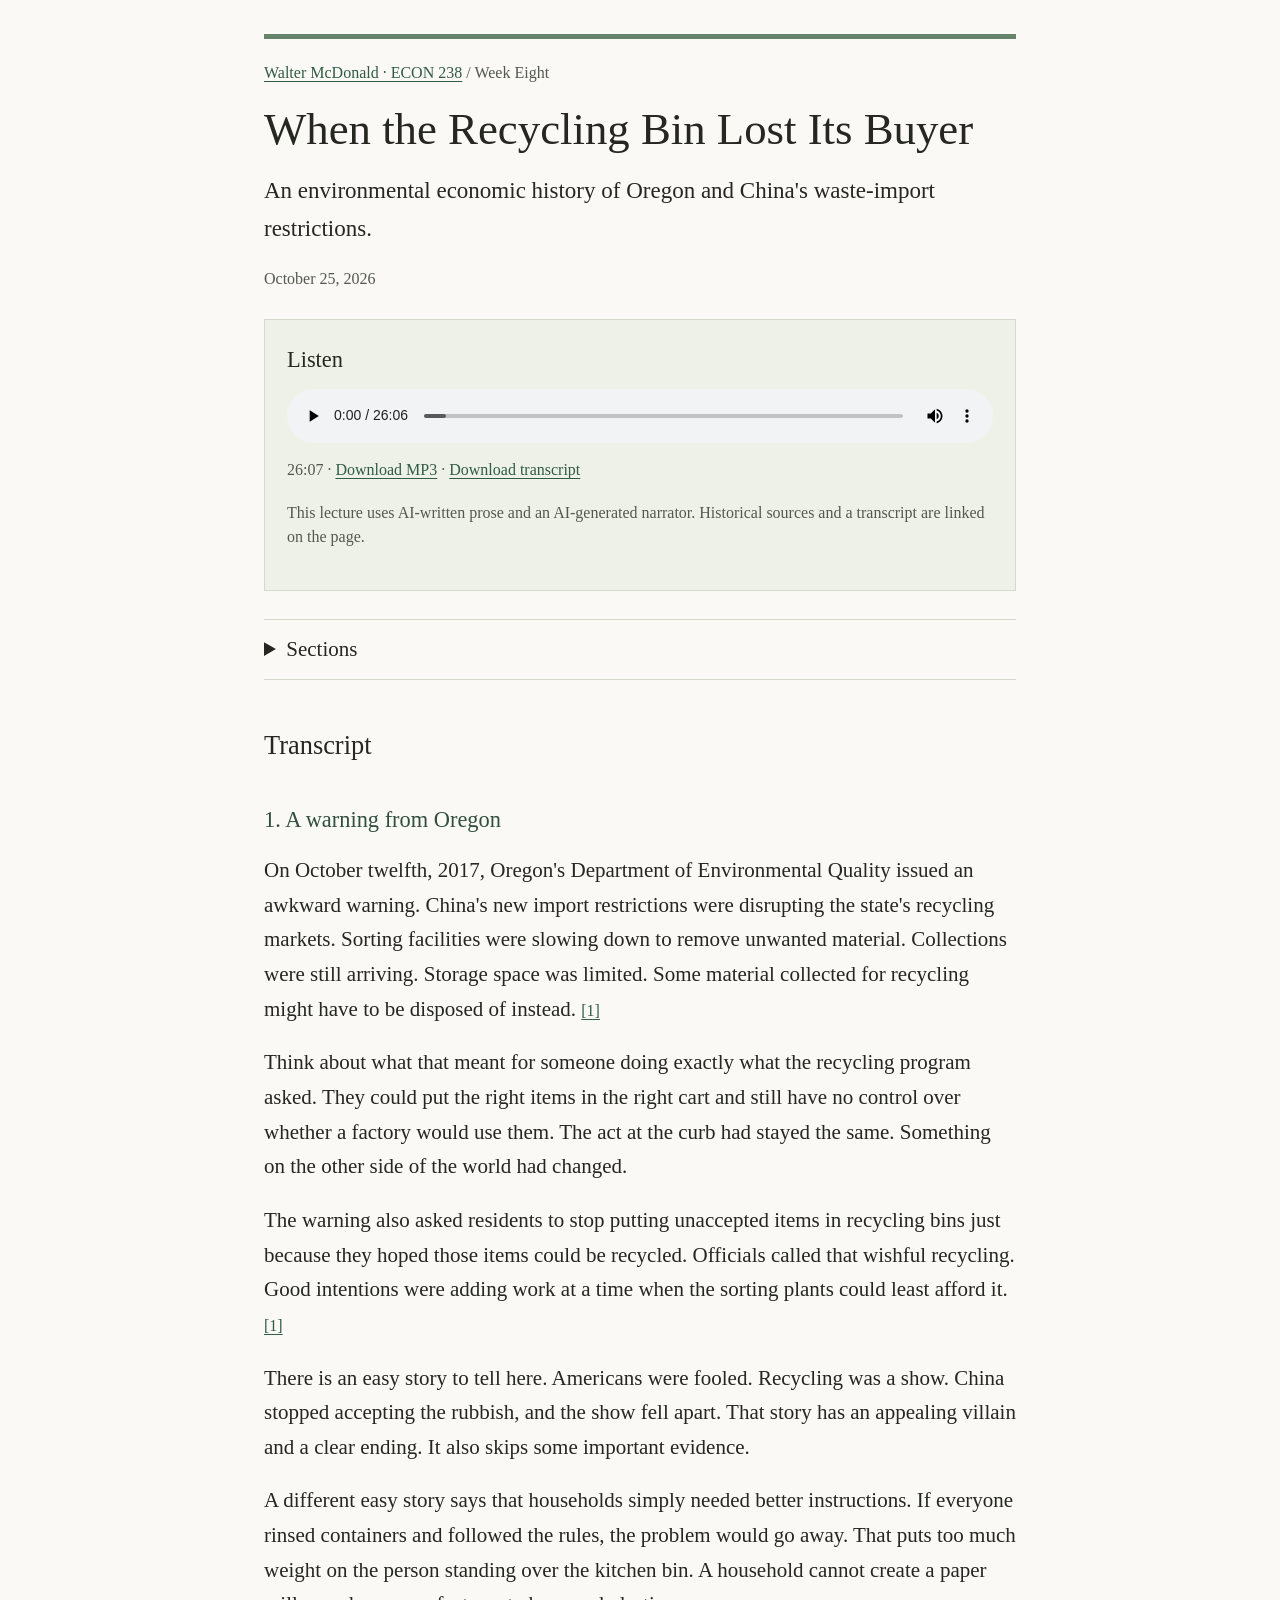
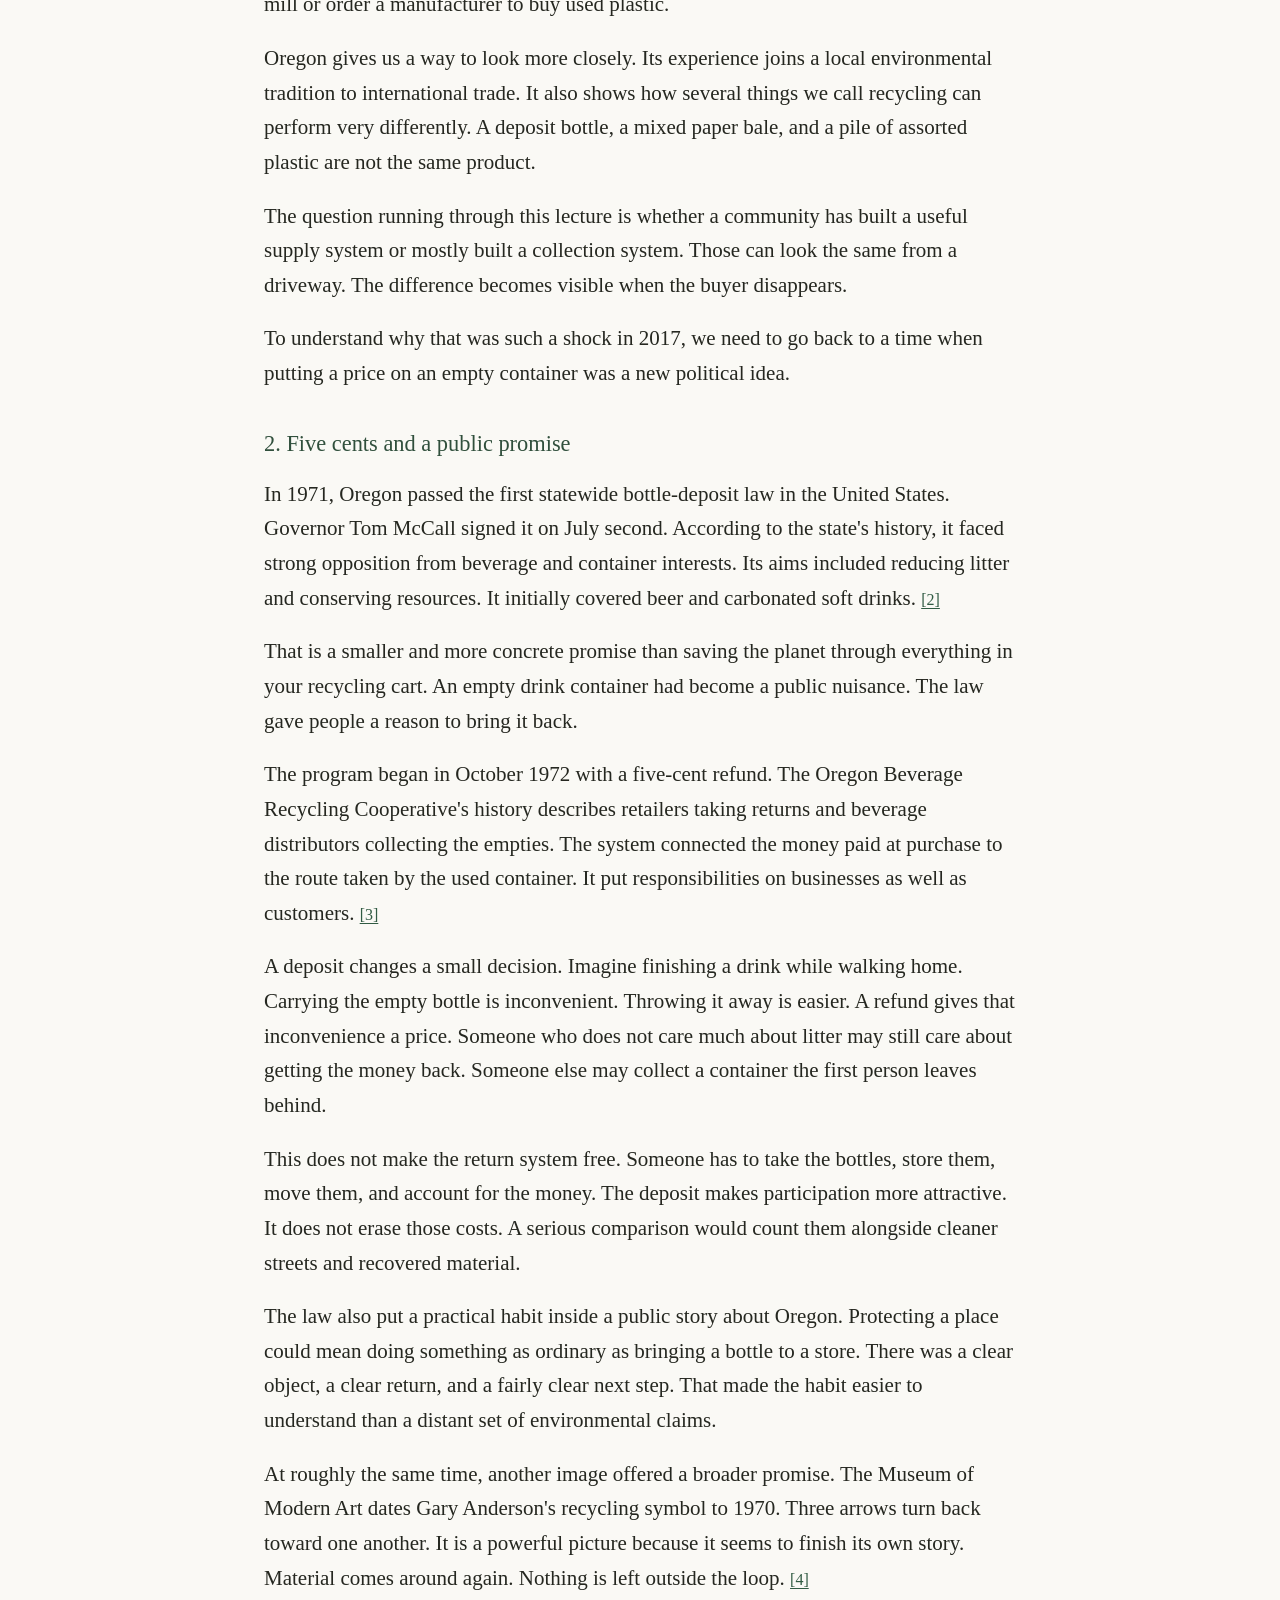
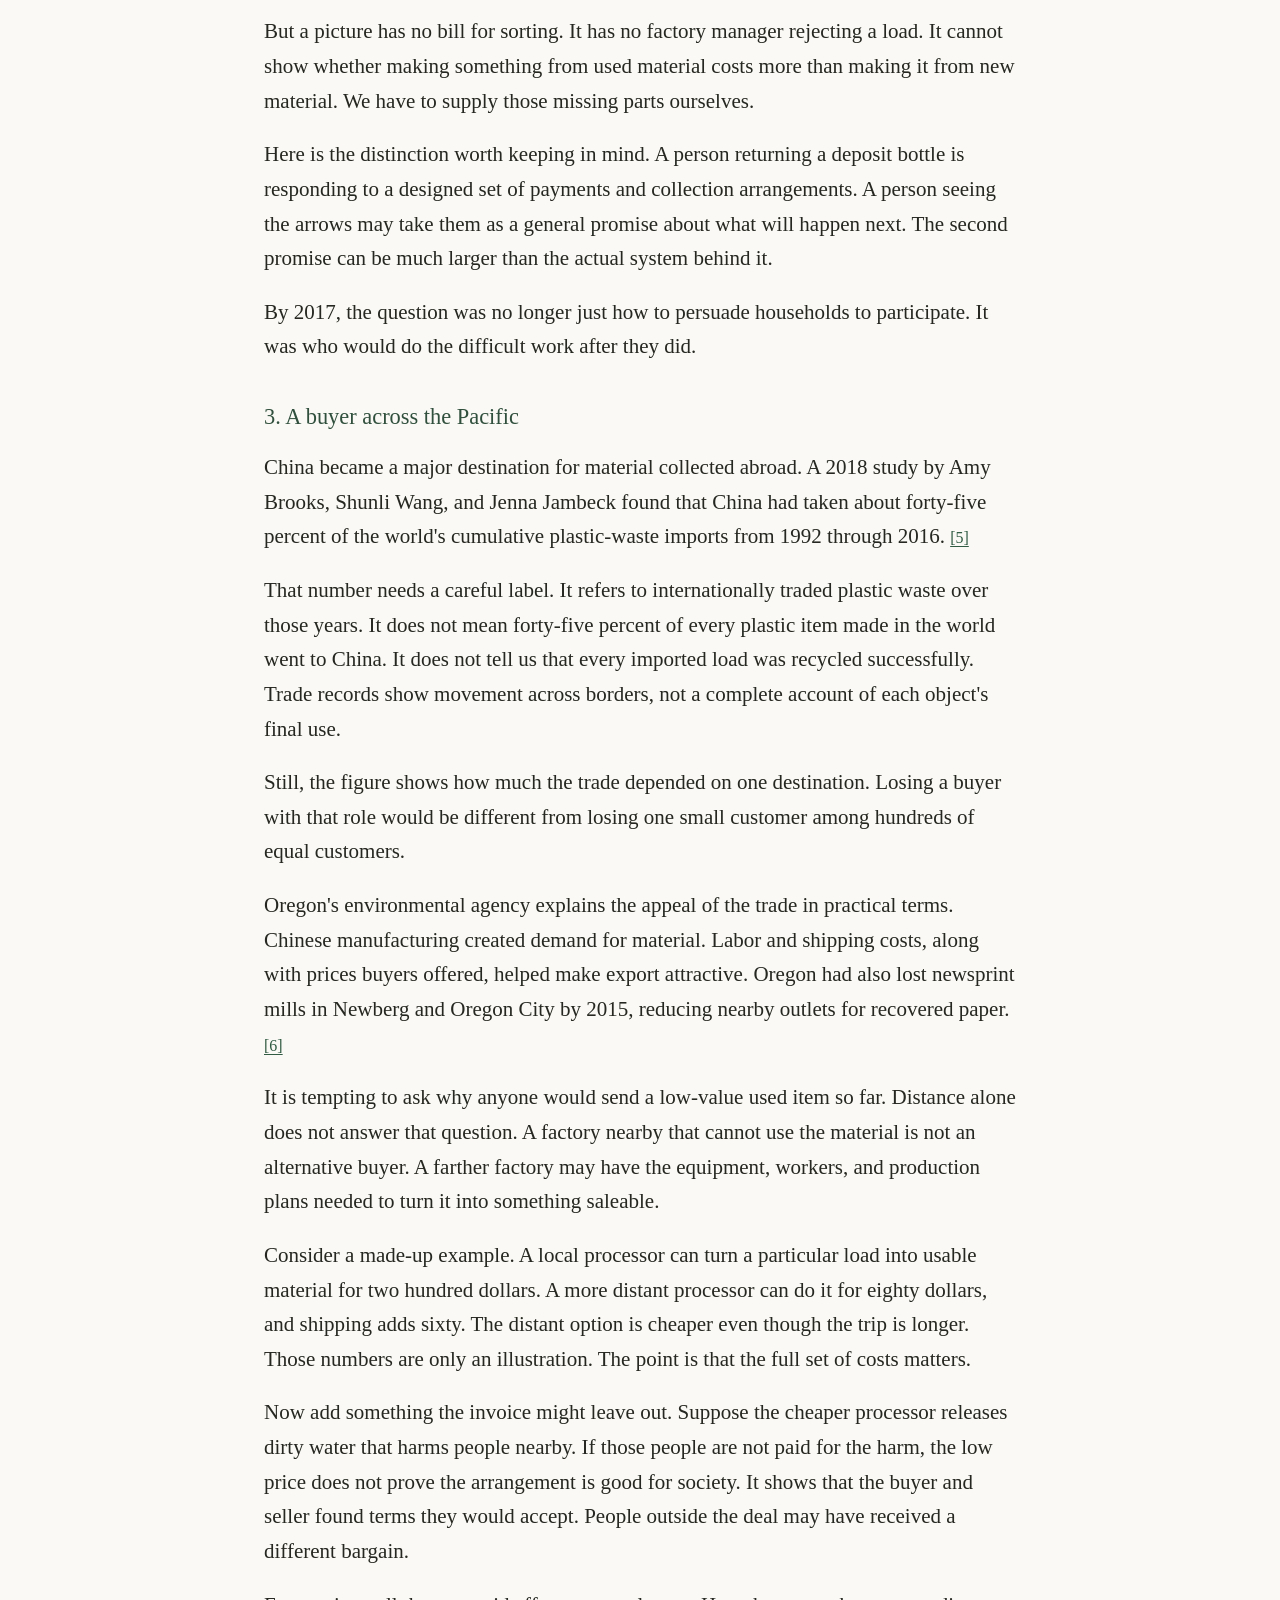
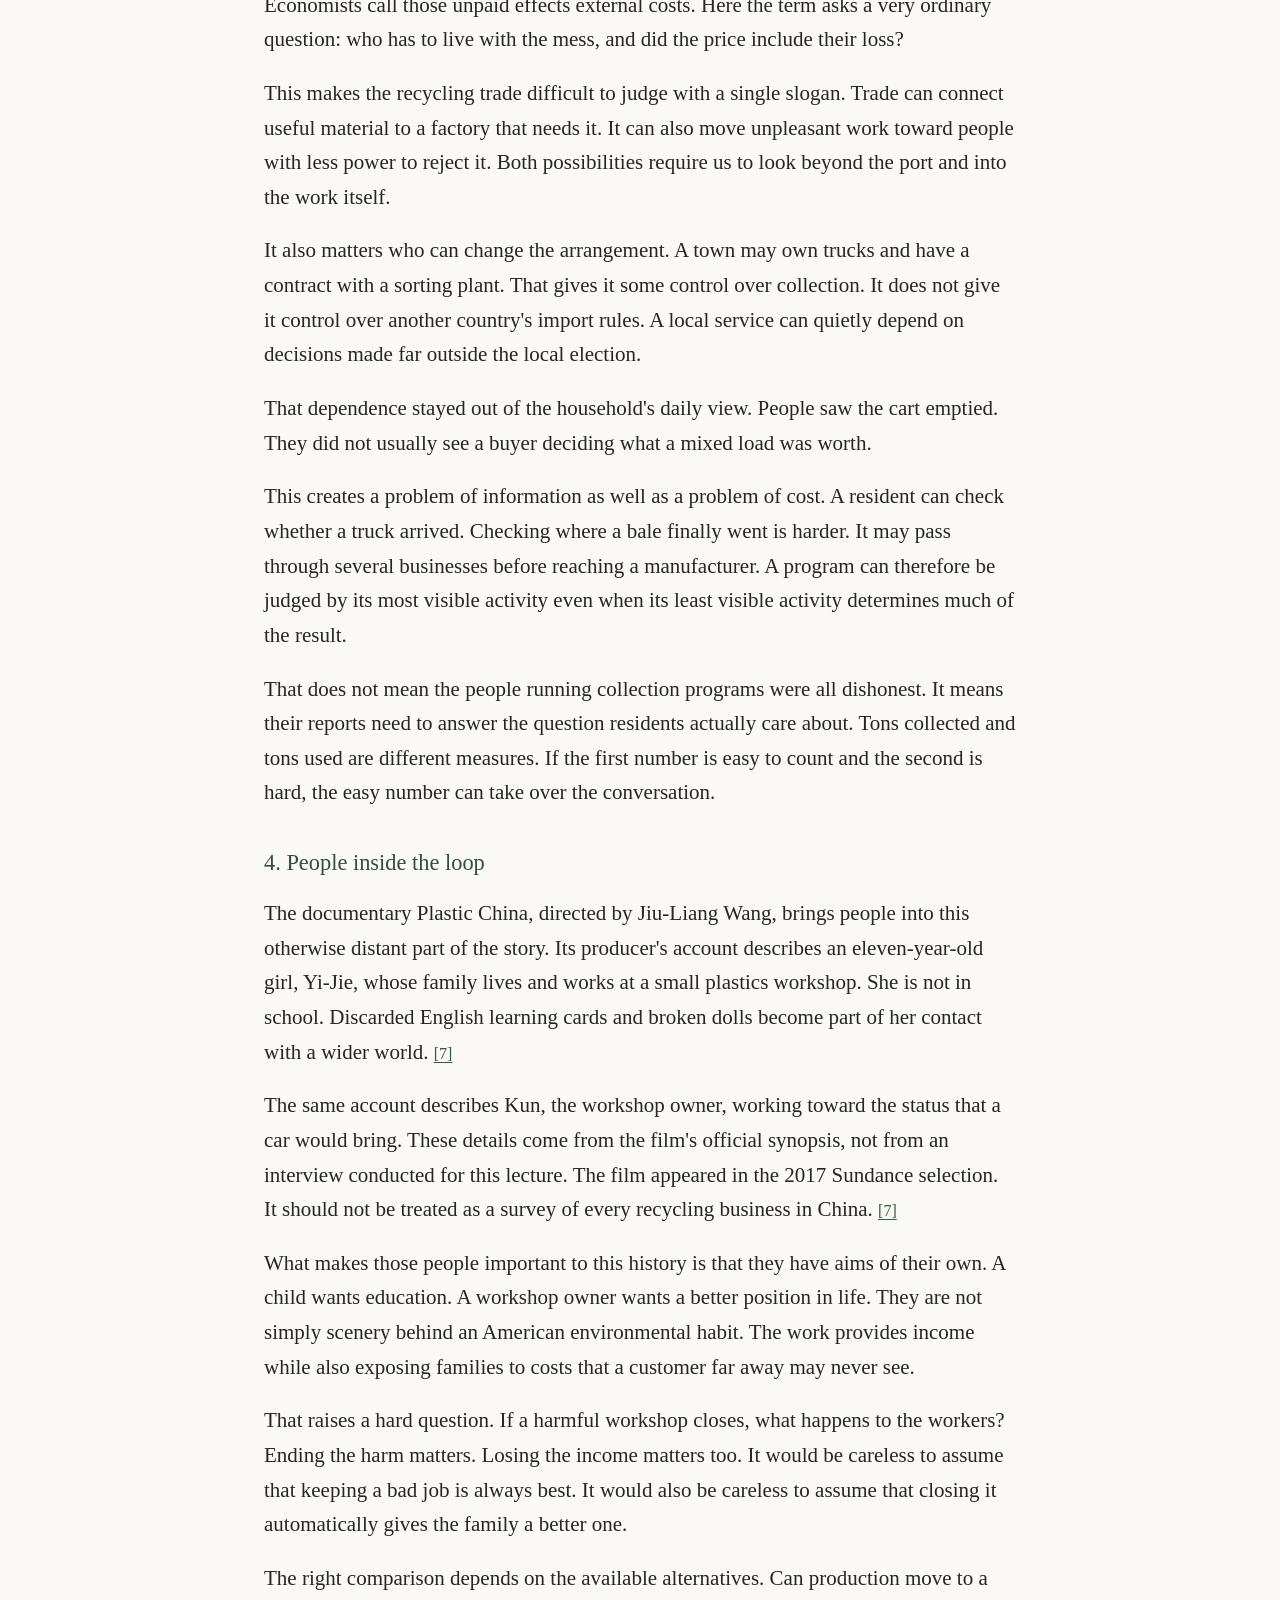
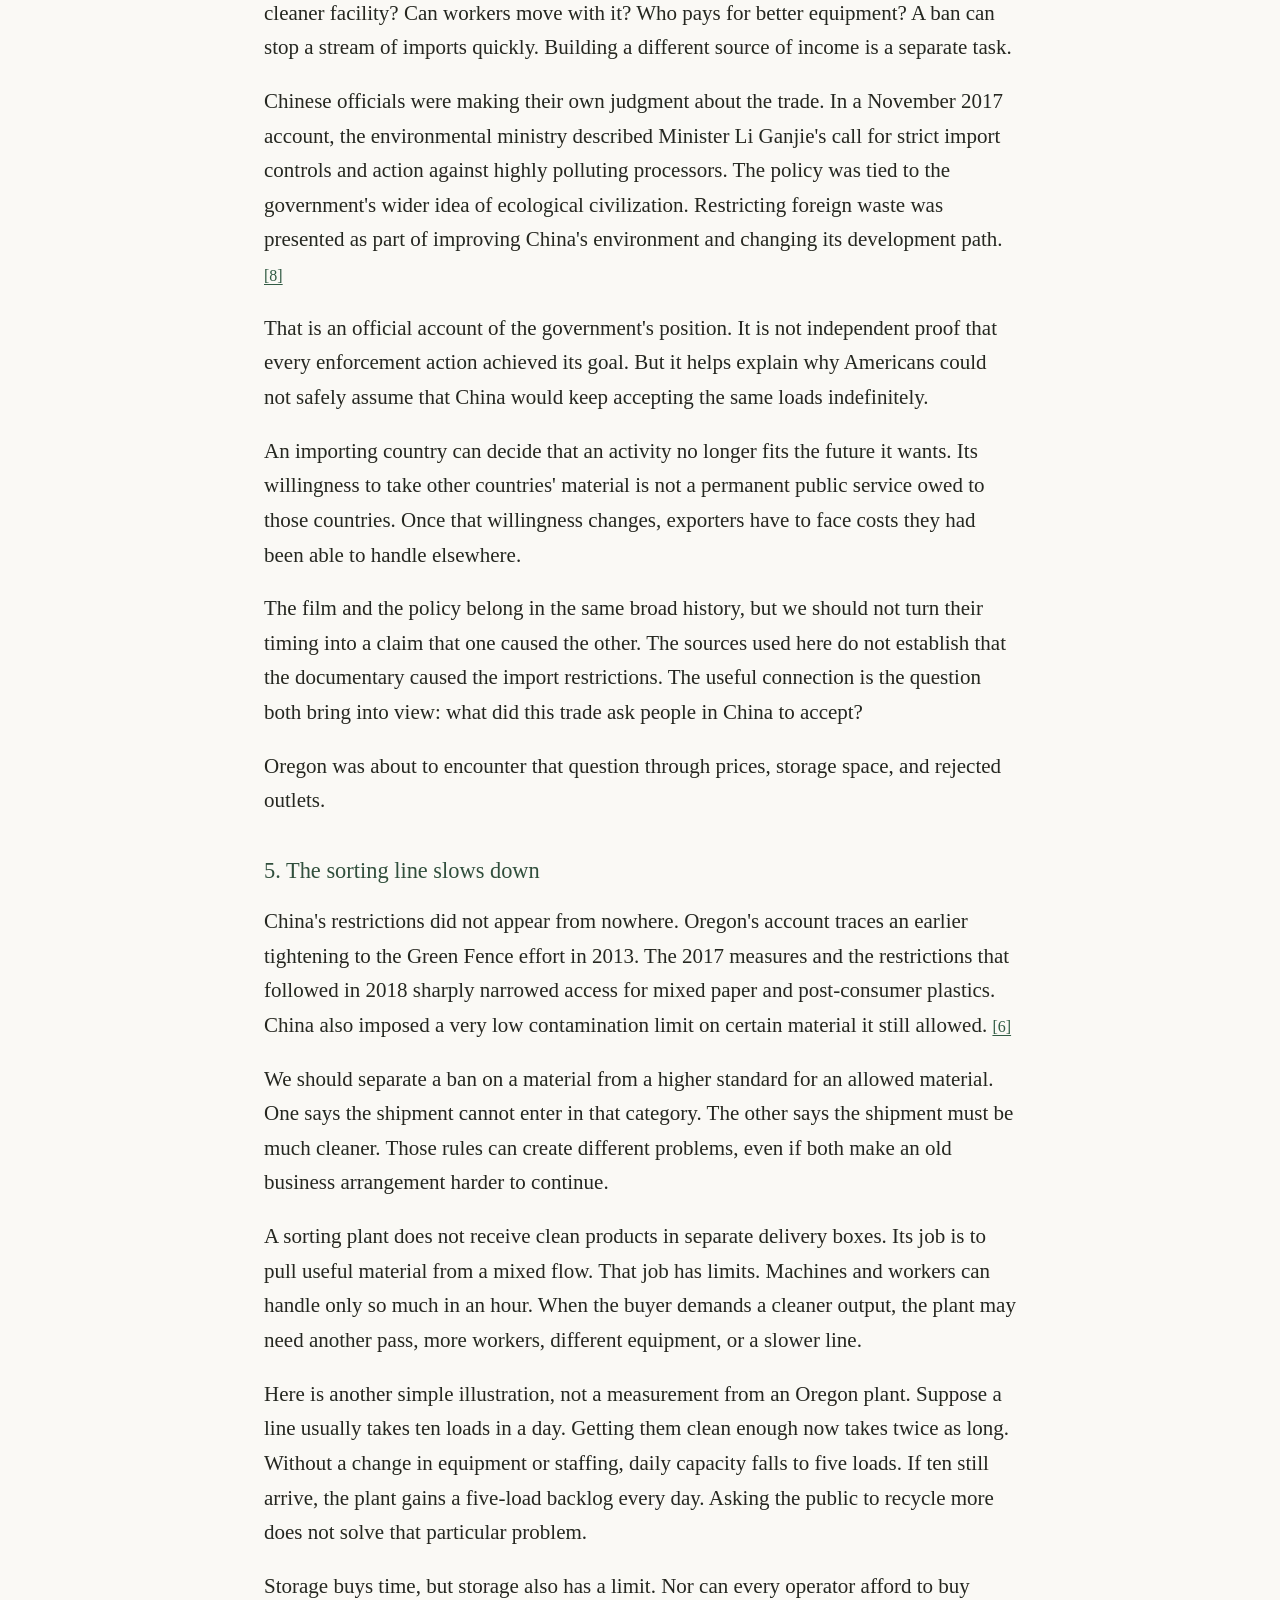
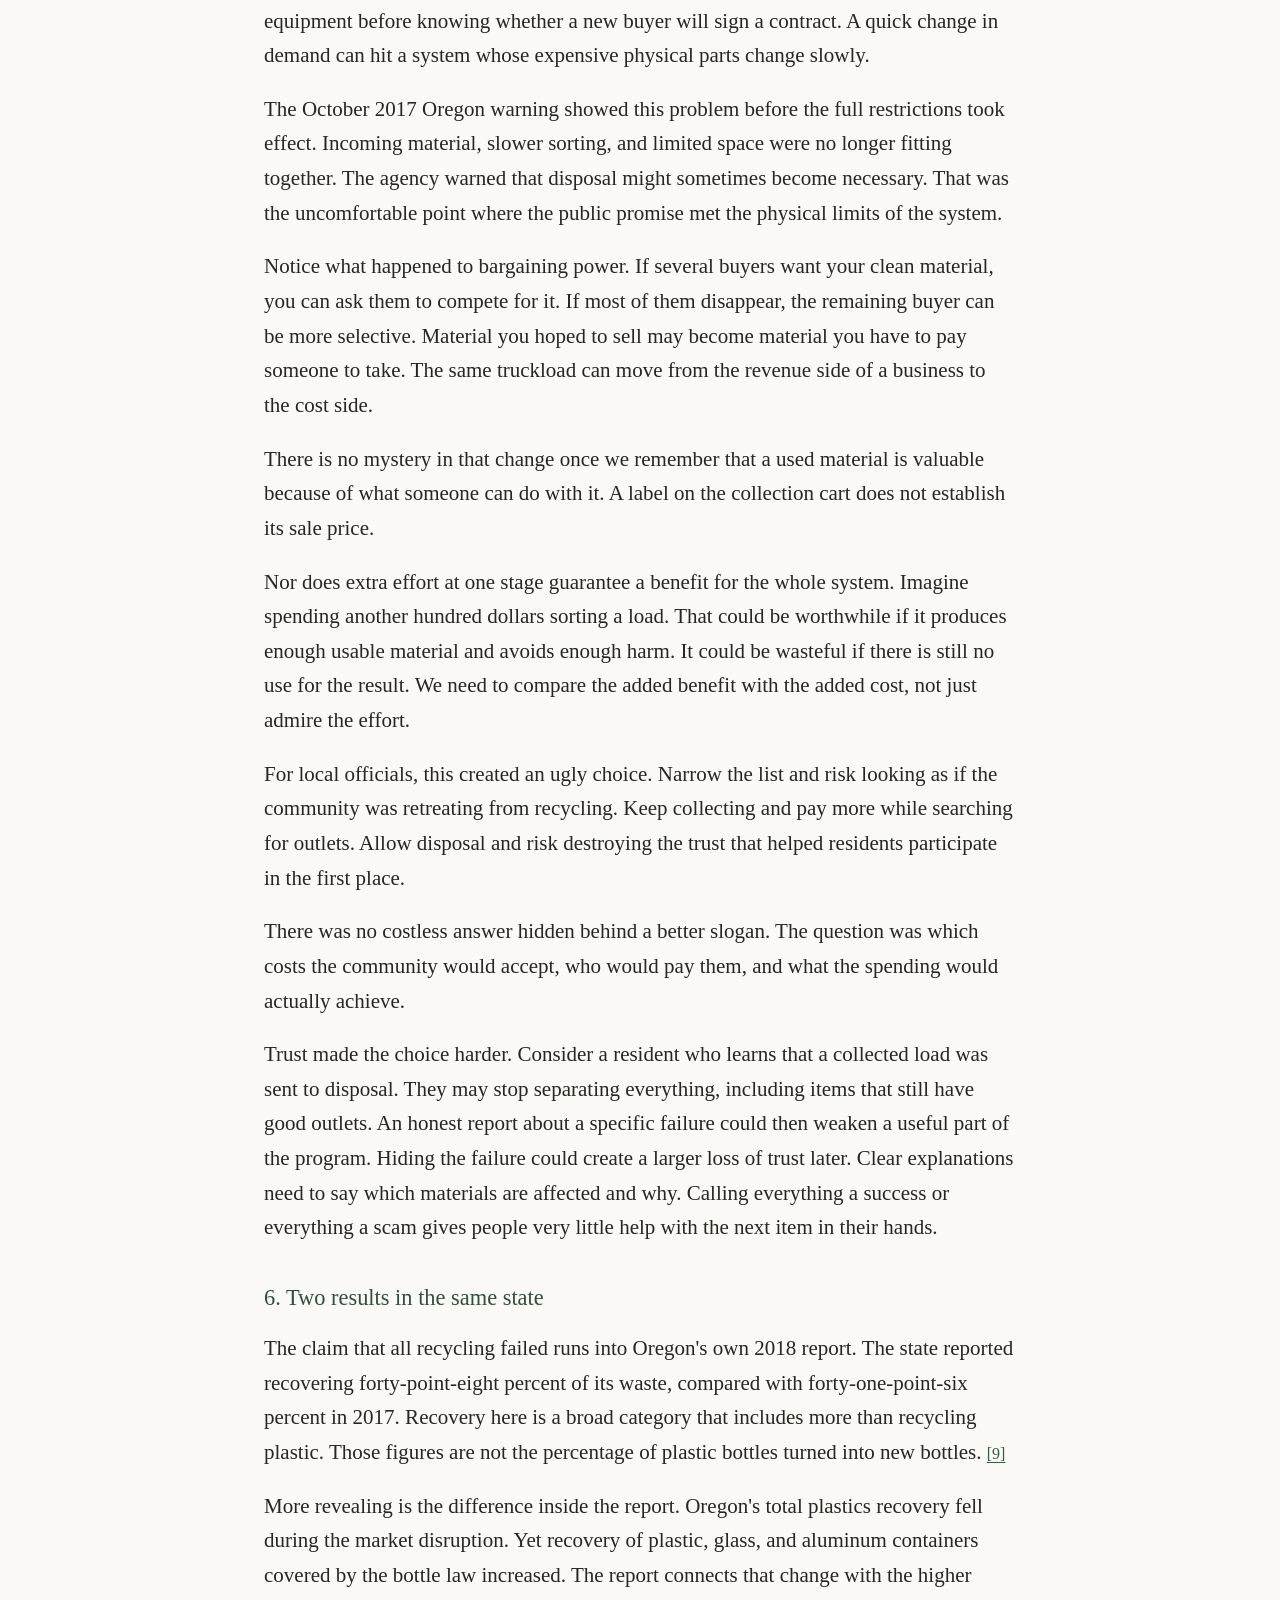
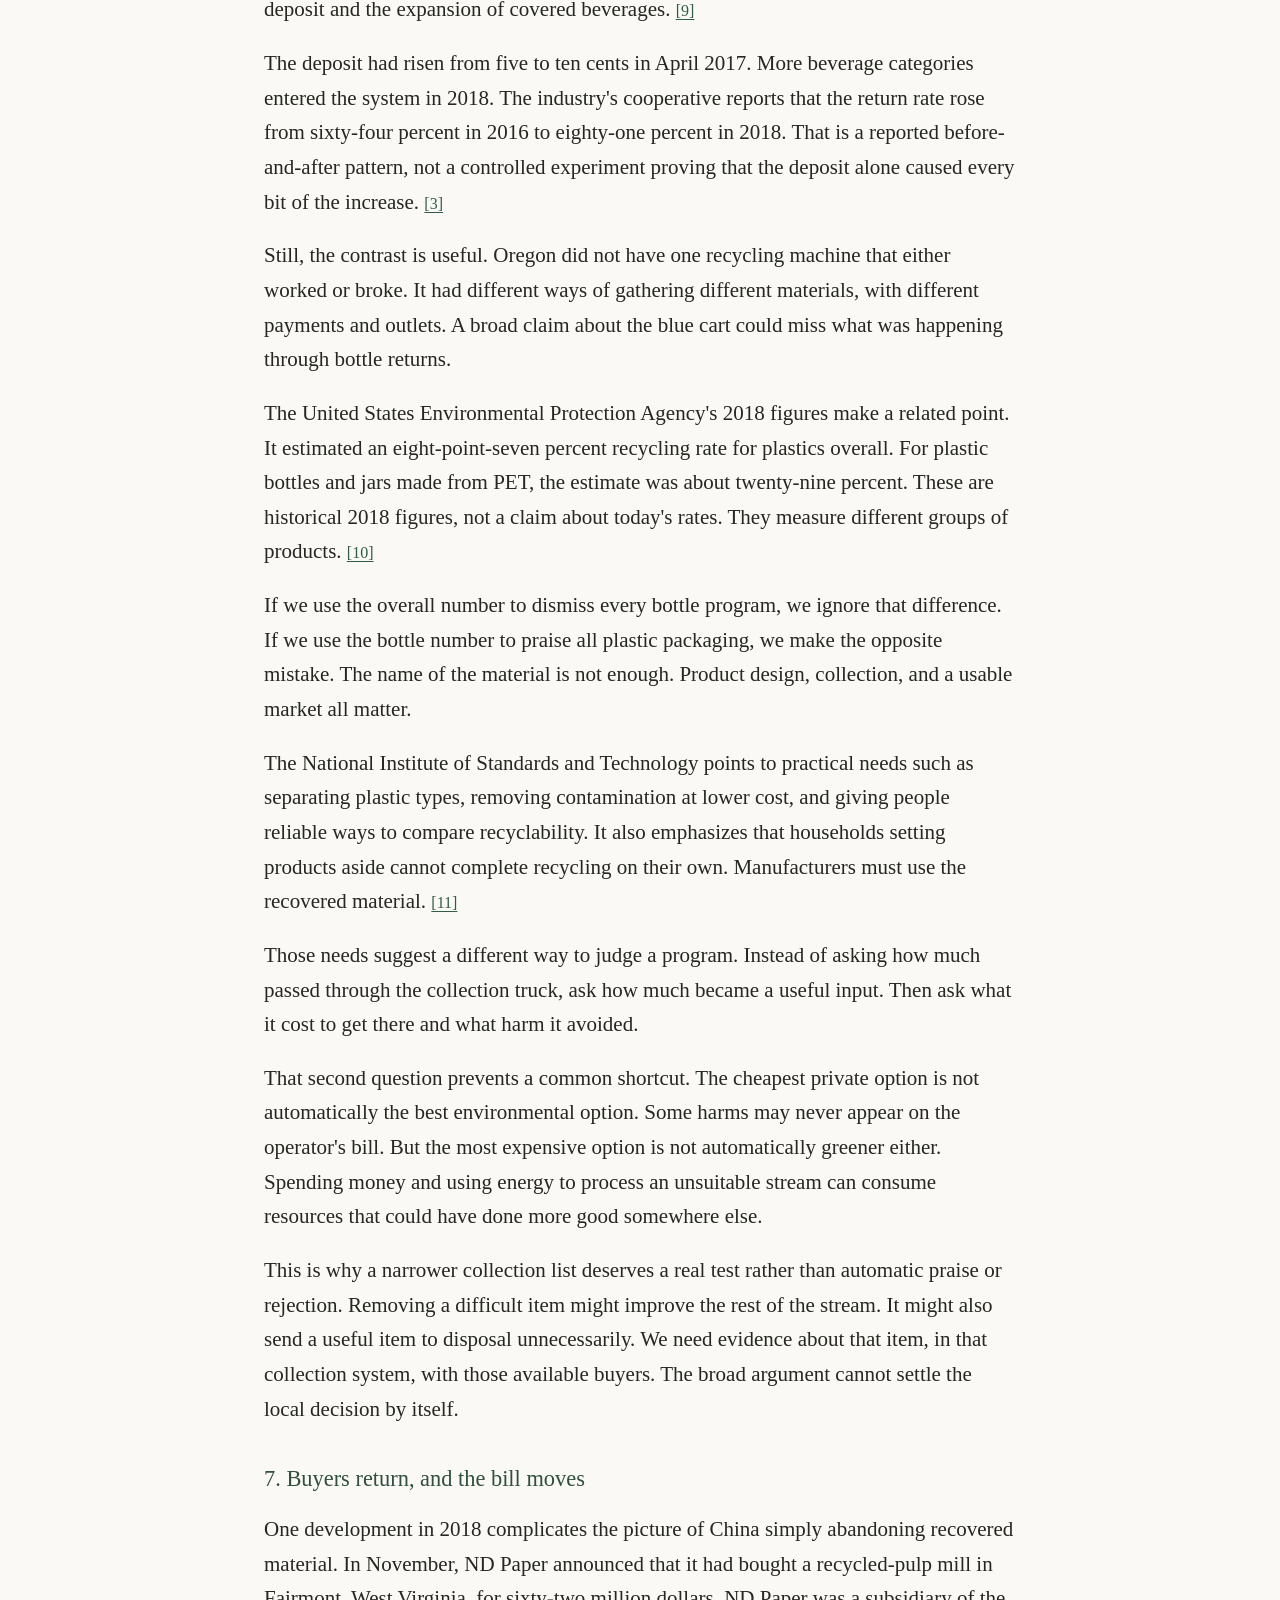
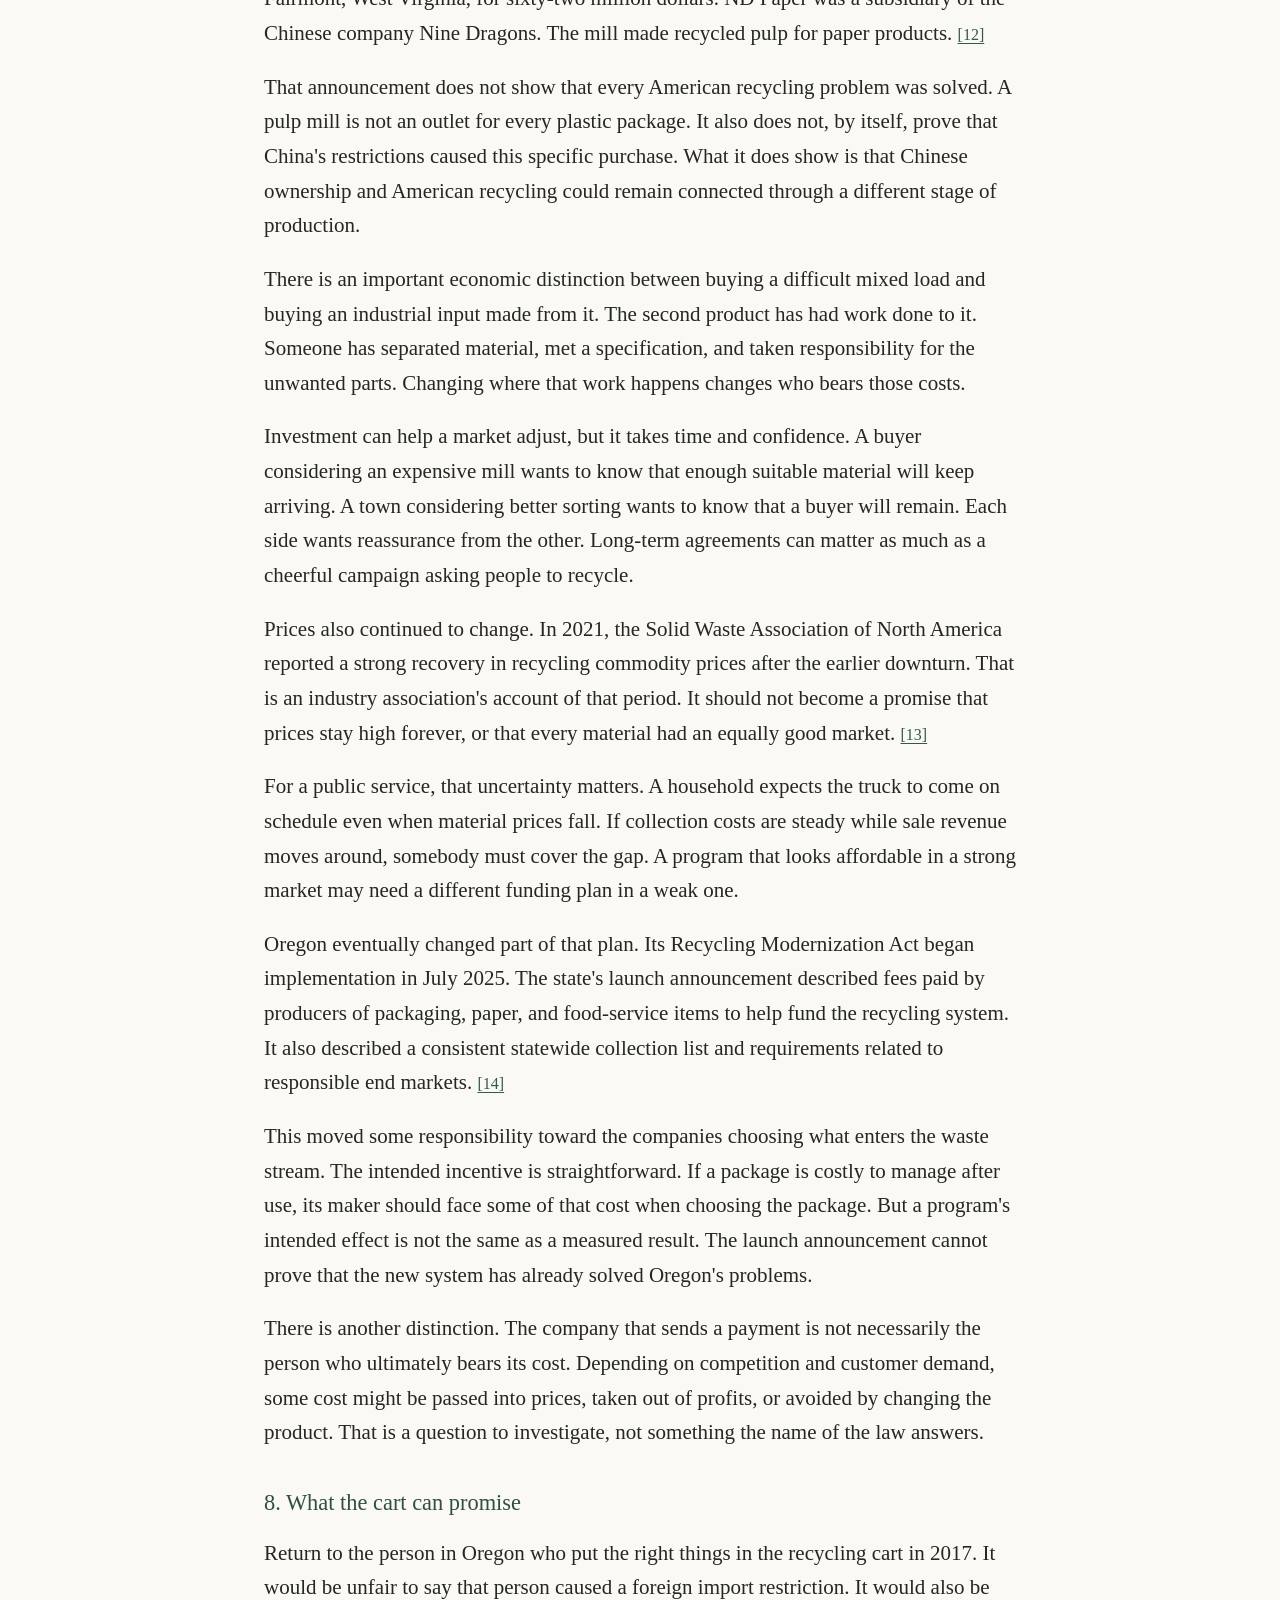
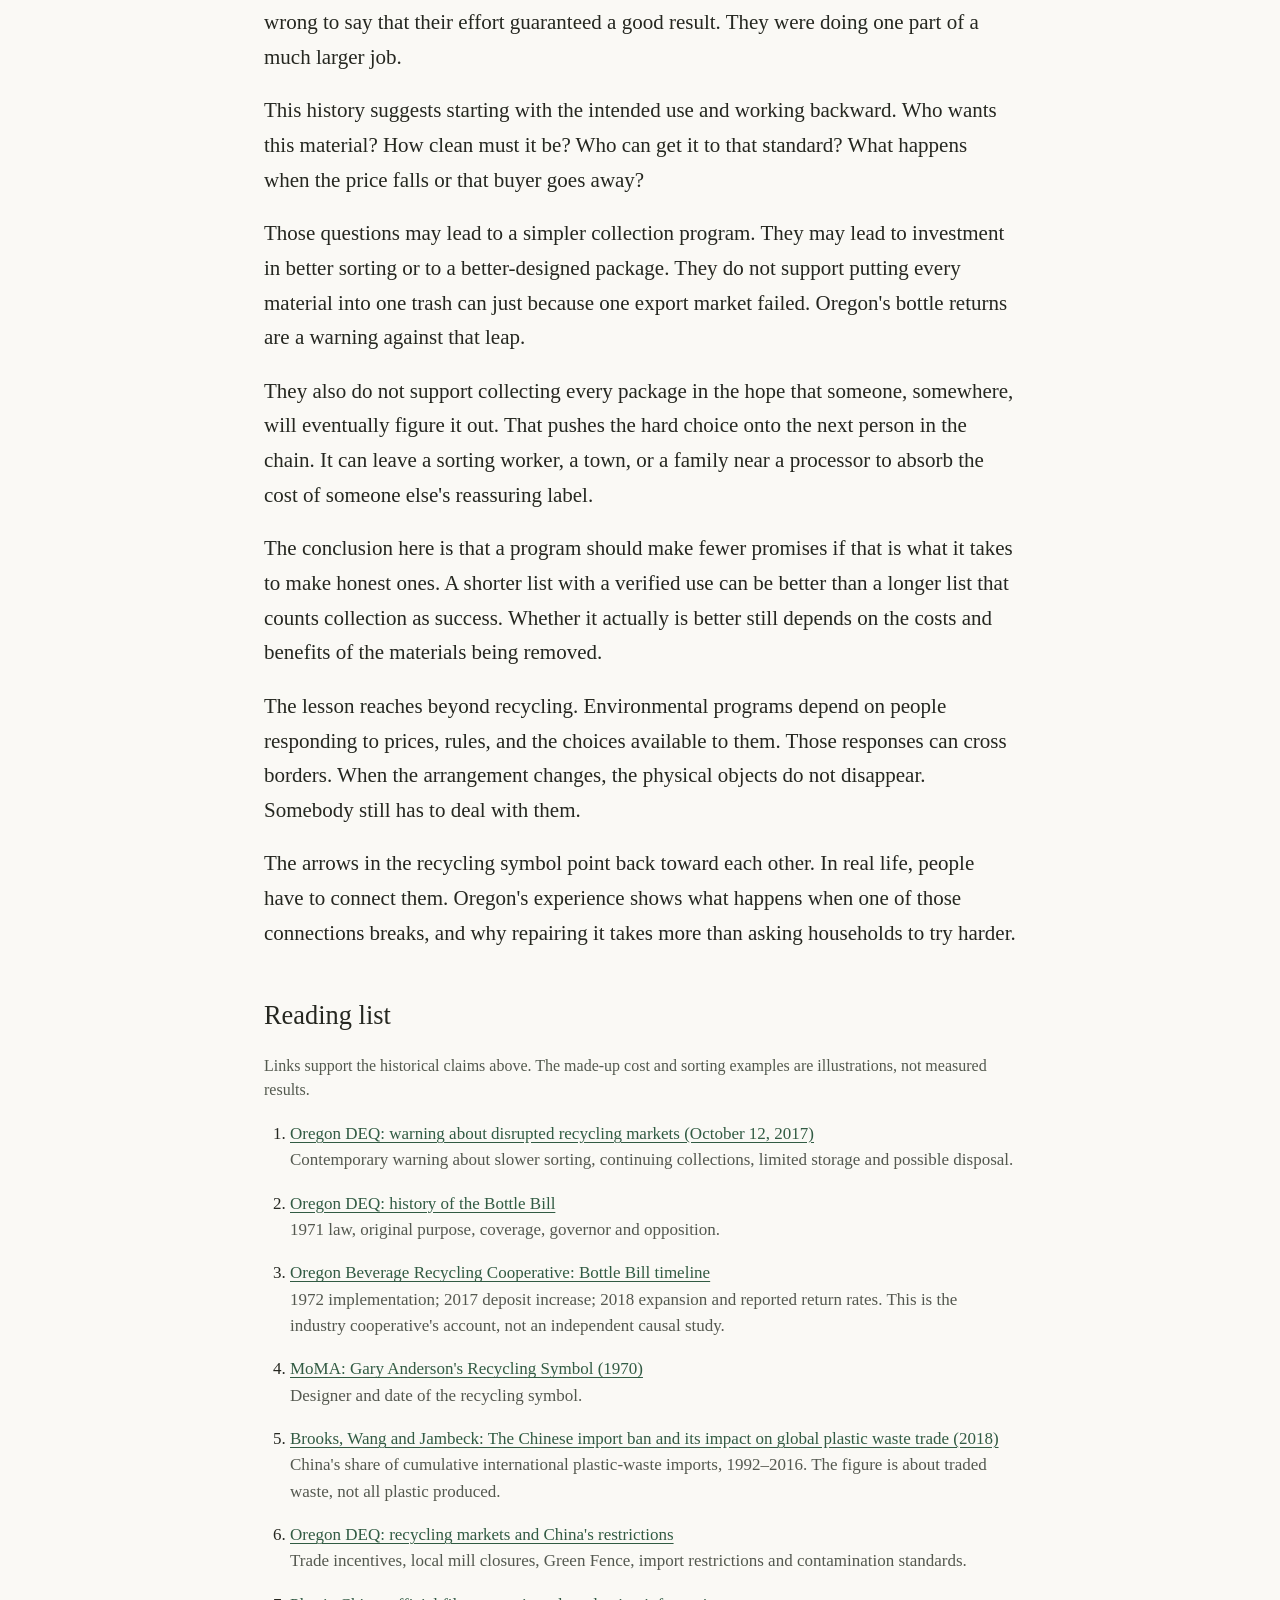
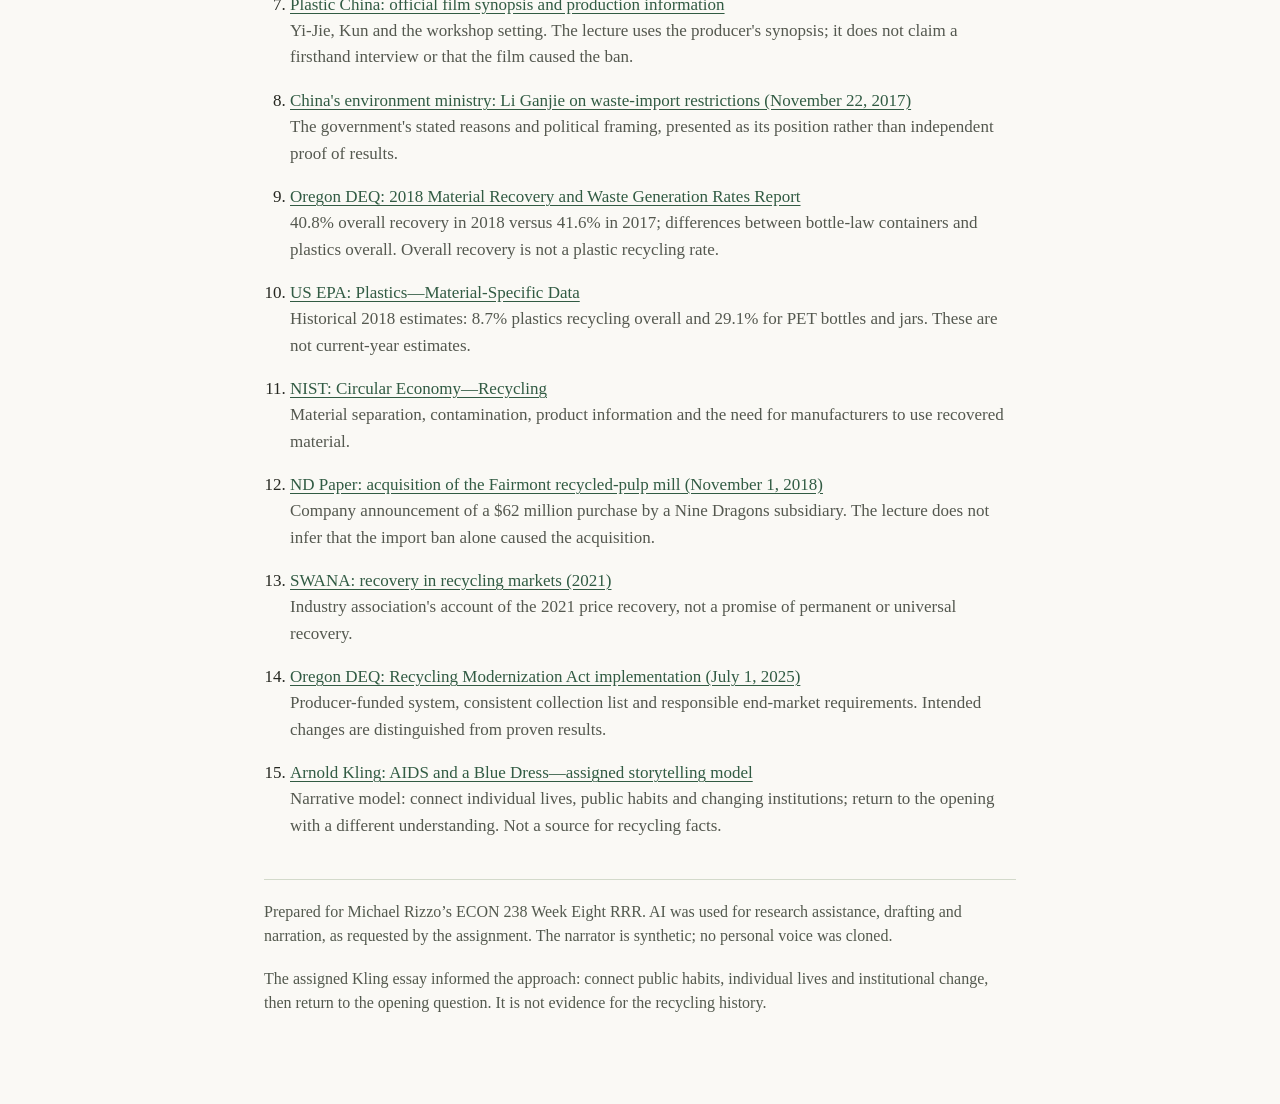
==== commit d5aa7554: "Remove AI narration label beside the audio player Duplicated the audio player section for the lectur" ====
--- a/week-08/recycling-history/index.html
+++ b/week-08/recycling-history/index.html
@@ -4,7 +4,7 @@
 :root{color-scheme:light}*{box-sizing:border-box}body{margin:0;background:#faf9f5;color:#252720;font-family:"Times New Roman",Times,serif;font-size:21px;line-height:1.65}main{max-width:800px;margin:auto;padding:34px 24px 70px}a{color:#315b43;text-underline-offset:3px}a:focus-visible,summary:focus-visible,audio:focus-visible{outline:3px solid #a77421;outline-offset:4px}header{border-top:5px solid #68836b;padding-top:22px}h1{font-size:clamp(2rem,5vw,2.8rem);line-height:1.12;font-weight:normal;margin:18px 0}h2{font-size:1.65rem;font-weight:normal;margin:44px 0 16px}h3{font-size:1.4rem;font-weight:normal;margin:35px 0 14px;color:#304f3c}p{margin:0 0 19px}.small,.references,footer{font-size:16px;line-height:1.5;color:#53594e}.subtitle{font-size:23px}.player{background:#eef1e8;border:1px solid #d3dacb;padding:22px;margin:28px 0}audio{display:block;width:100%;margin:10px 0 15px}.player h2{margin:0 0 8px;font-size:1.4rem}.draft{font-size:17px;color:#73481f}nav{margin:25px 0}nav ol{padding-left:27px}li{margin-bottom:9px}.references{white-space:nowrap}.sources{font-size:17px;line-height:1.55;padding-left:26px}.sources li{margin-bottom:17px}.sources span{display:block;color:#54584f}details{margin:24px 0;border-top:1px solid #d3dacb;border-bottom:1px solid #d3dacb;padding:12px 0}summary{cursor:pointer}footer{border-top:1px solid #d3dacb;padding-top:20px;margin-top:40px}@media(max-width:520px){body{font-size:19px}main{padding:24px 18px 50px}.player{padding:17px}.subtitle{font-size:21px}}@media print{body{background:white;font-size:12pt}.player,nav{display:none}main{max-width:none;padding:0}h3{break-after:avoid}a{color:inherit}}
 </style></head><body><main>
 <header><p class="small"><a href="../../">Walter McDonald · ECON 238</a> / Week Eight</p><h1>When the Recycling Bin Lost Its Buyer</h1><p class="subtitle">An environmental economic history of Oregon and China's waste-import restrictions.</p><p class="small">October 25, 2026</p></header>
-<section class="player" aria-labelledby="listen"><h2 id="listen">Listen</h2><audio controls preload="metadata" src="../../week8-lecture.mp3" aria-label="Listen to When the Recycling Bin Lost Its Buyer">Your browser cannot play this audio. <a href="../../week8-lecture.mp3">Download the MP3.</a></audio><p class="small">26:07 · AI narration · <a href="../../week8-lecture.mp3" download>Download MP3</a> · <a href="transcript.txt" download>Download transcript</a></p><p class="small">This lecture uses AI-written prose and an AI-generated narrator. Historical sources and a transcript are linked on the page.</p></section>
+<section class="player" aria-labelledby="listen"><h2 id="listen">Listen</h2><audio controls preload="metadata" src="../../week8-lecture.mp3" aria-label="Listen to When the Recycling Bin Lost Its Buyer">Your browser cannot play this audio. <a href="../../week8-lecture.mp3">Download the MP3.</a></audio><p class="small">26:07 · <a href="../../week8-lecture.mp3" download>Download MP3</a> · <a href="transcript.txt" download>Download transcript</a></p><p class="small">This lecture uses AI-written prose and an AI-generated narrator. Historical sources and a transcript are linked on the page.</p></section>
 <details><summary>Sections</summary><nav aria-label="Lecture sections"><ol><li><a href="#part-1">A warning from Oregon</a></li><li><a href="#part-2">Five cents and a public promise</a></li><li><a href="#part-3">A buyer across the Pacific</a></li><li><a href="#part-4">People inside the loop</a></li><li><a href="#part-5">The sorting line slows down</a></li><li><a href="#part-6">Two results in the same state</a></li><li><a href="#part-7">Buyers return, and the bill moves</a></li><li><a href="#part-8">What the cart can promise</a></li></ol></nav></details>
 <article aria-labelledby="transcript"><h2 id="transcript">Transcript</h2><h3 id="part-1">1. A warning from Oregon</h3>
 <p>On October twelfth, 2017, Oregon's Department of Environmental Quality issued an awkward warning. China's new import restrictions were disrupting the state's recycling markets. Sorting facilities were slowing down to remove unwanted material. Collections were still arriving. Storage space was limited. Some material collected for recycling might have to be disposed of instead. <span class="references"><a href="#source-warning" aria-label="Source 1">[1]</a></span></p>
@@ -95,4 +95,4 @@
 <p>The arrows in the recycling symbol point back toward each other. In real life, people have to connect them. Oregon's experience shows what happens when one of those connections breaks, and why repairing it takes more than asking households to try harder.</p></article>
 <section aria-labelledby="reading"><h2 id="reading">Reading list</h2><p class="small">Links support the historical claims above. The made-up cost and sorting examples are illustrations, not measured results.</p><ol class="sources"><li id="source-warning"><a href="https://apps.oregon.gov/oregon-newsroom/OR/DEQ/Posts/Post/china-s-import-restrictions-are-disrupting-oregon-s-recycling-markets-78521">Oregon DEQ: warning about disrupted recycling markets (October 12, 2017)</a><span>Contemporary warning about slower sorting, continuing collections, limited storage and possible disposal.</span></li><li id="source-bottle"><a href="https://www.oregon.gov/deq/recycling/Pages/Bottle-Bill.aspx">Oregon DEQ: history of the Bottle Bill</a><span>1971 law, original purpose, coverage, governor and opposition.</span></li><li id="source-obrc"><a href="https://obrc.com/oregons-bottle-bill/history-of-oregons-bottle-bill/">Oregon Beverage Recycling Cooperative: Bottle Bill timeline</a><span>1972 implementation; 2017 deposit increase; 2018 expansion and reported return rates. This is the industry cooperative's account, not an independent causal study.</span></li><li id="source-symbol"><a href="https://www.moma.org/collection/works/189157">MoMA: Gary Anderson's Recycling Symbol (1970)</a><span>Designer and date of the recycling symbol.</span></li><li id="source-trade"><a href="https://pubmed.ncbi.nlm.nih.gov/29938223/">Brooks, Wang and Jambeck: The Chinese import ban and its impact on global plastic waste trade (2018)</a><span>China's share of cumulative international plastic-waste imports, 1992–2016. The figure is about traded waste, not all plastic produced.</span></li><li id="source-markets"><a href="https://www.oregon.gov/deq/recycling/Pages/Recycling-Markets.aspx">Oregon DEQ: recycling markets and China's restrictions</a><span>Trade incentives, local mill closures, Green Fence, import restrictions and contamination standards.</span></li><li id="source-film"><a href="https://www.cnex.tw/plasticchina">Plastic China: official film synopsis and production information</a><span>Yi-Jie, Kun and the workshop setting. The lecture uses the producer's synopsis; it does not claim a firsthand interview or that the film caused the ban.</span></li><li id="source-china"><a href="https://english.mee.gov.cn/About_SEPA/leaders_of_mep/liganjie/Activities_lgj/201711/t20171122_426741.shtml">China's environment ministry: Li Ganjie on waste-import restrictions (November 22, 2017)</a><span>The government's stated reasons and political framing, presented as its position rather than independent proof of results.</span></li><li id="source-report"><a href="https://www.oregon.gov/deq/recycling/Documents/2018MRWGRatesReport.pdf">Oregon DEQ: 2018 Material Recovery and Waste Generation Rates Report</a><span>40.8% overall recovery in 2018 versus 41.6% in 2017; differences between bottle-law containers and plastics overall. Overall recovery is not a plastic recycling rate.</span></li><li id="source-epa"><a href="https://www.epa.gov/facts-and-figures-about-materials-waste-and-recycling/plastics-material-specific-data">US EPA: Plastics—Material-Specific Data</a><span>Historical 2018 estimates: 8.7% plastics recycling overall and 29.1% for PET bottles and jars. These are not current-year estimates.</span></li><li id="source-nist"><a href="https://www.nist.gov/el/applied-economics-office/manufacturing/circular-economy/recycling">NIST: Circular Economy—Recycling</a><span>Material separation, contamination, product information and the need for manufacturers to use recovered material.</span></li><li id="source-mill"><a href="https://us.ndpaper.com/nd-paper-completes-acquisition-of-recycled-pulp-mill-in-west-virginia/">ND Paper: acquisition of the Fairmont recycled-pulp mill (November 1, 2018)</a><span>Company announcement of a $62 million purchase by a Nine Dragons subsidiary. The lecture does not infer that the import ban alone caused the acquisition.</span></li><li id="source-swana"><a href="https://hub.swana.org/recycling-markets-2021">SWANA: recovery in recycling markets (2021)</a><span>Industry association's account of the 2021 price recovery, not a promise of permanent or universal recovery.</span></li><li id="source-reform"><a href="https://apps.oregon.gov/oregon-newsroom/OR/DEQ/Posts/Post/Oregon-leads-nation-with-RMA-implementation">Oregon DEQ: Recycling Modernization Act implementation (July 1, 2025)</a><span>Producer-funded system, consistent collection list and responsible end-market requirements. Intended changes are distinguished from proven results.</span></li><li id="source-kling"><a href="https://arnoldkling.substack.com/p/aids-and-a-blue-dress">Arnold Kling: AIDS and a Blue Dress—assigned storytelling model</a><span>Narrative model: connect individual lives, public habits and changing institutions; return to the opening with a different understanding. Not a source for recycling facts.</span></li></ol></section>
 <footer><p>Prepared for Michael Rizzo’s ECON 238 Week Eight RRR. AI was used for research assistance, drafting and narration, as requested by the assignment. The narrator is synthetic; no personal voice was cloned.</p><p>The assigned Kling essay informed the approach: connect public habits, individual lives and institutional change, then return to the opening question. It is not evidence for the recycling history.</p></footer>
-</main></body></html>+</main></body></html>
